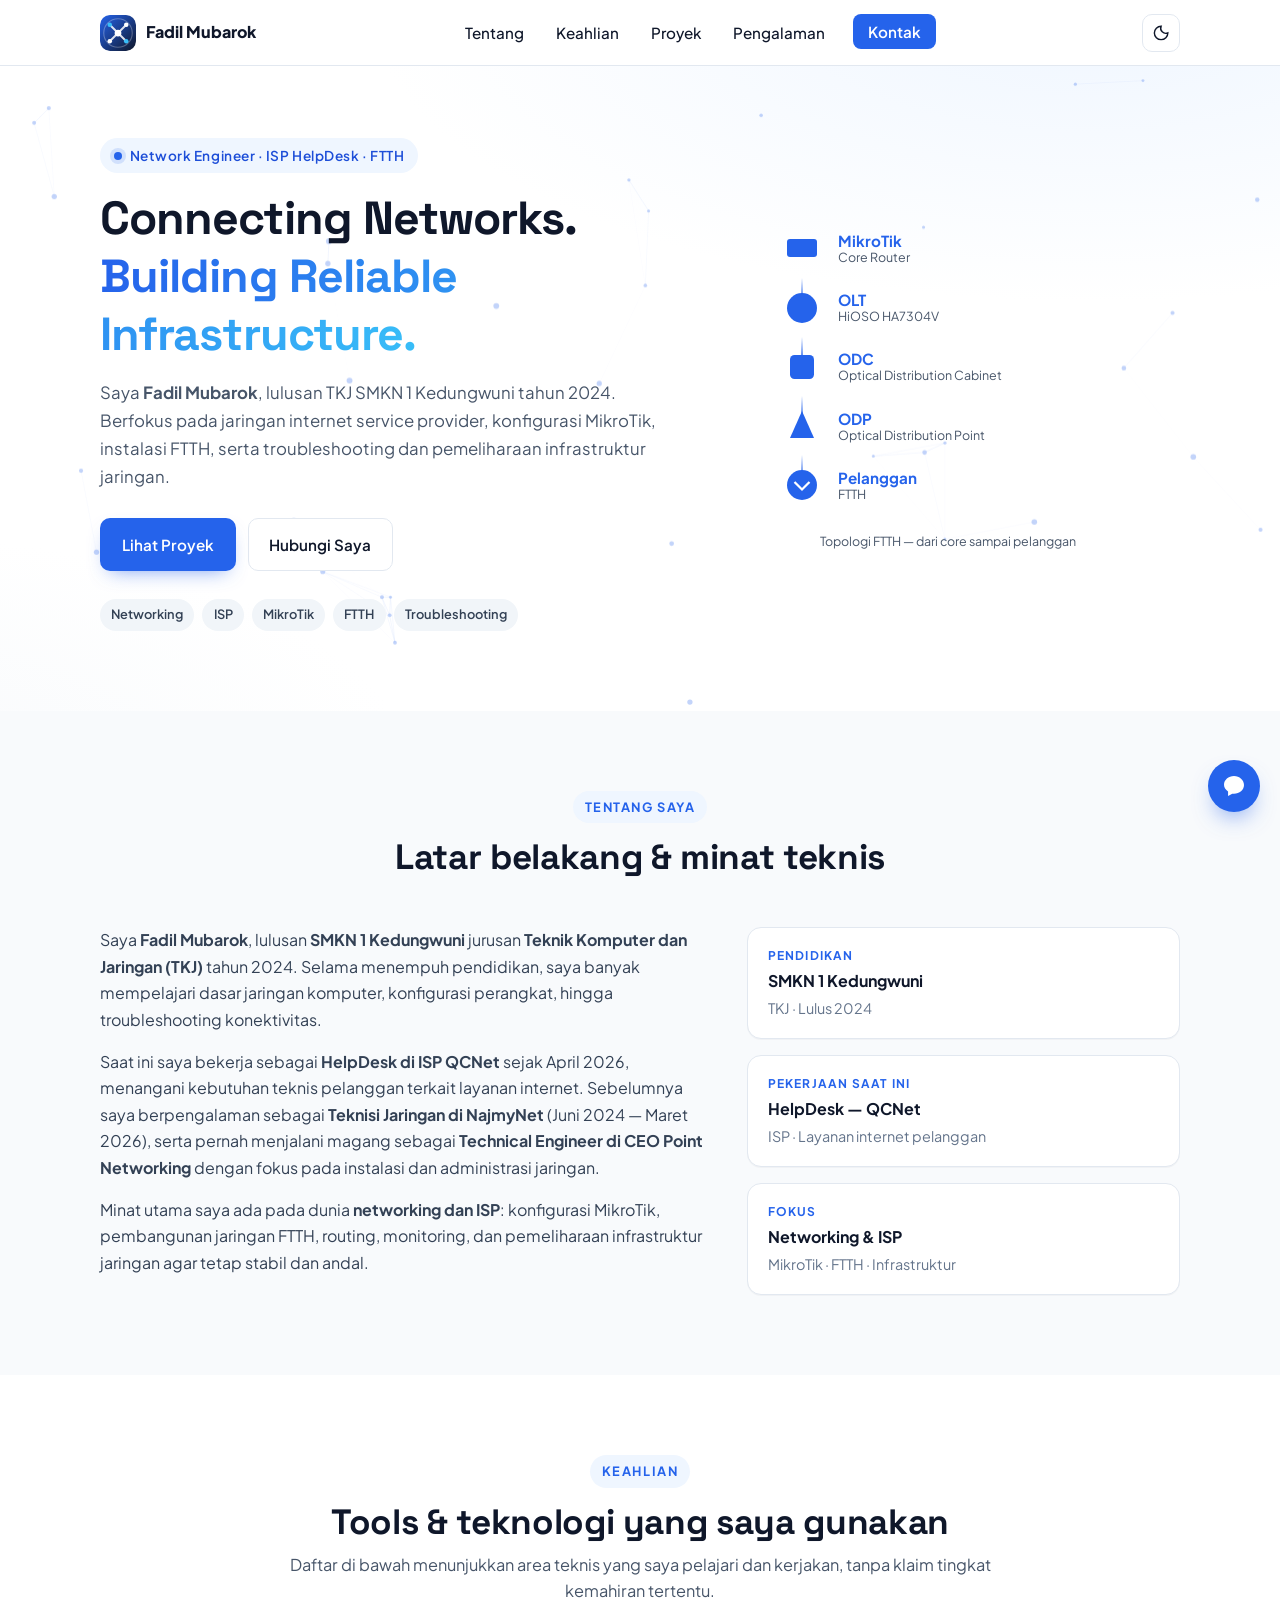
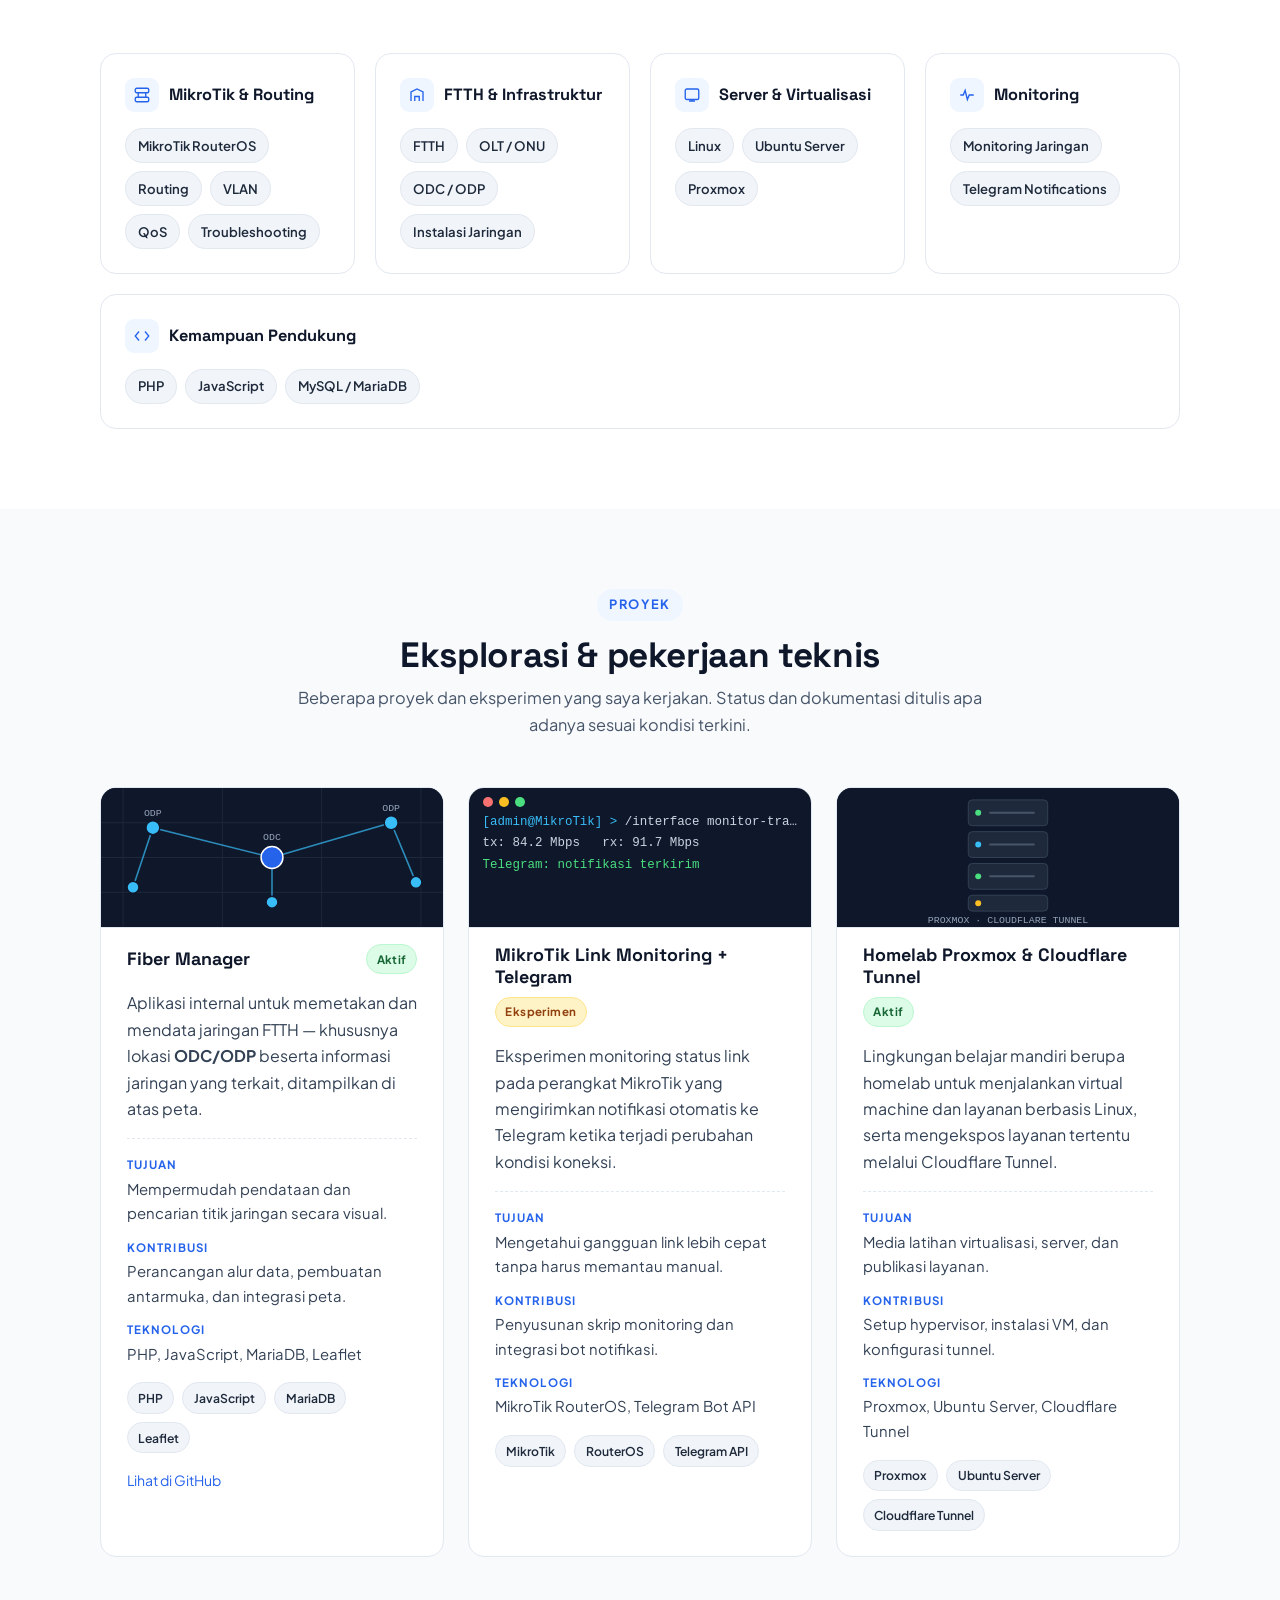
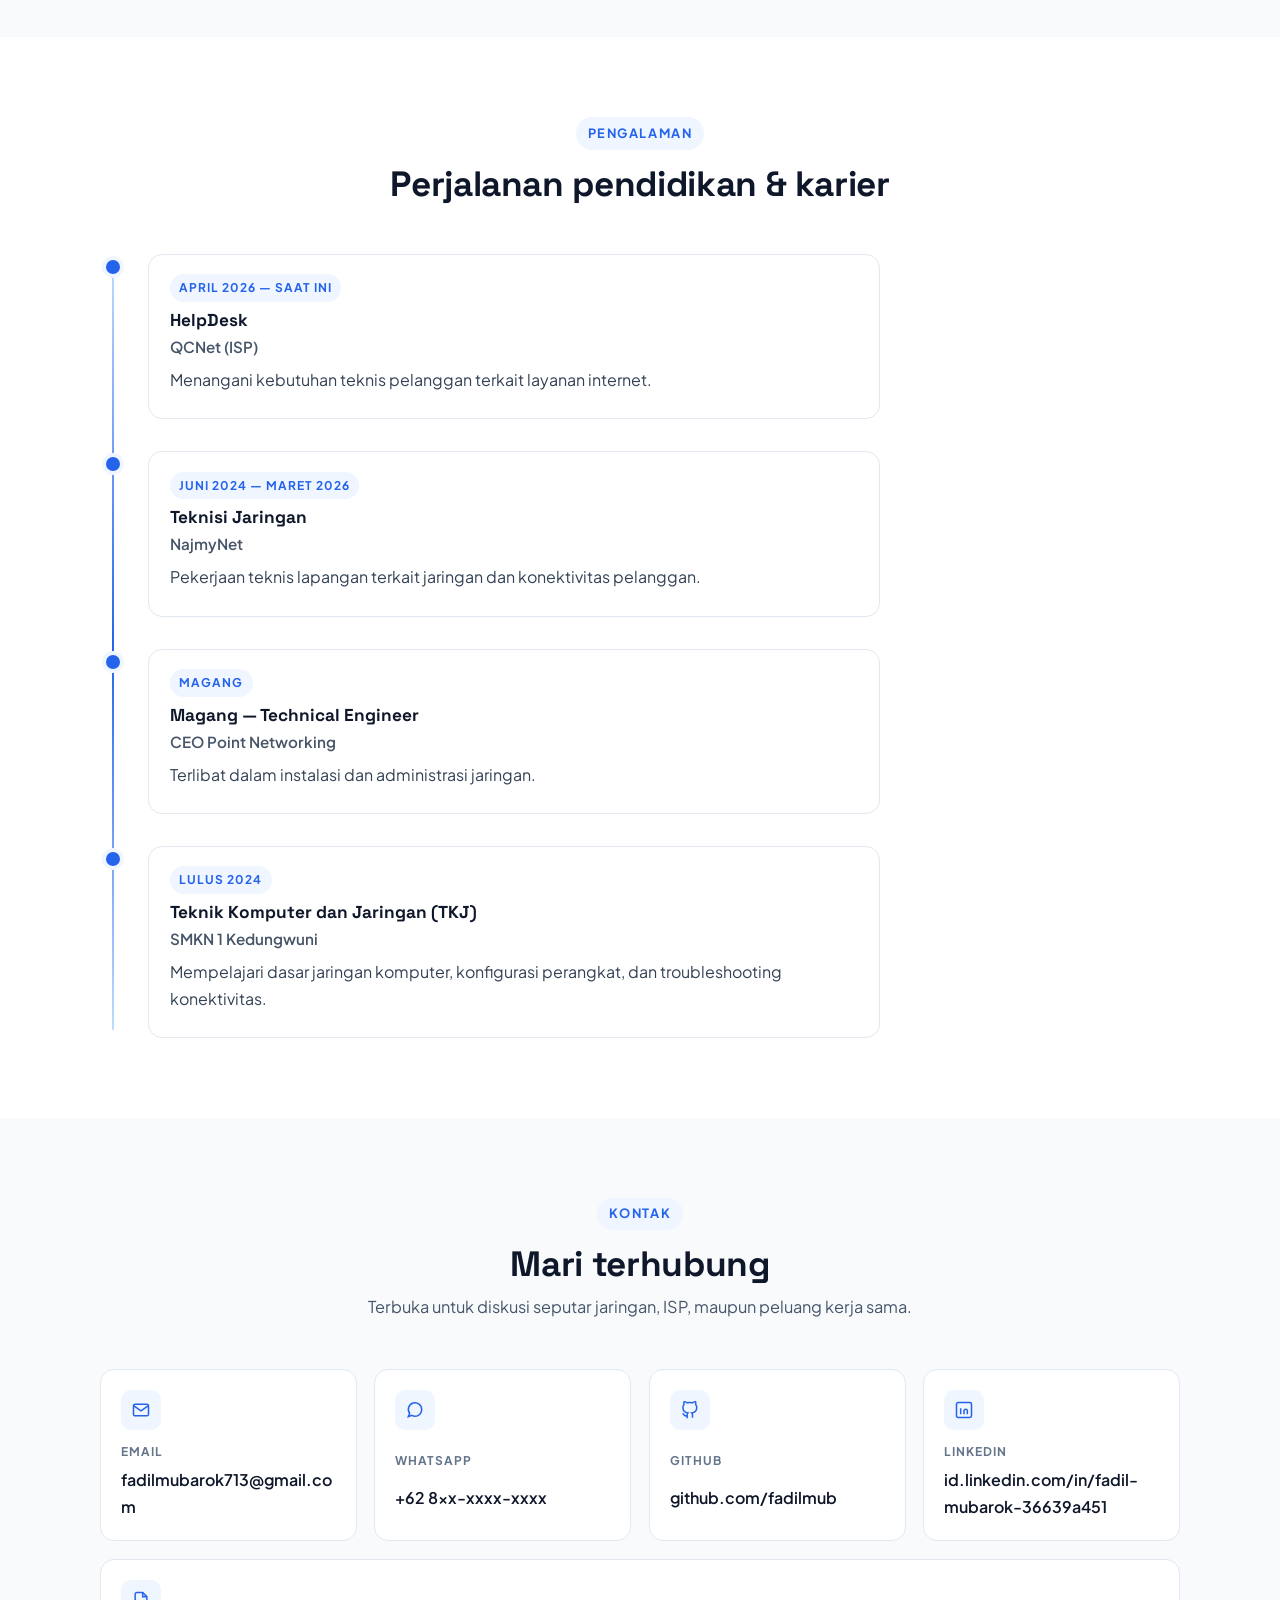
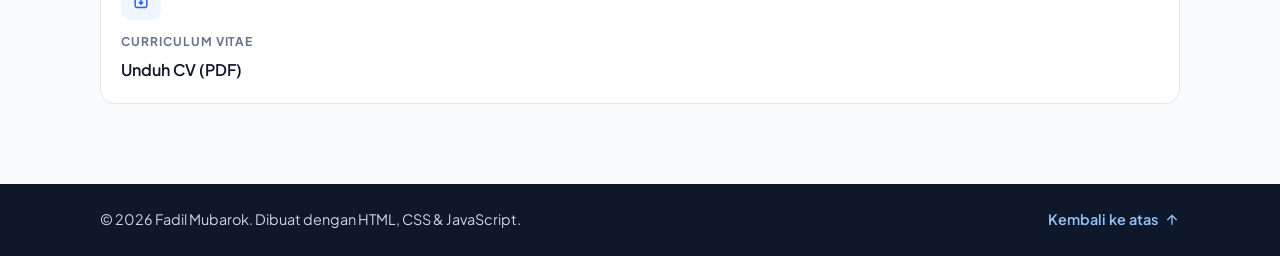
==== tanpa-foto.html @ 22a2c8b3 "Tambah varian tanpa foto (tanpa-foto.html): hero diagram topologi FTTH, draf Groq" ====
<!DOCTYPE html>
<html lang="id">
<head>
  <meta charset="UTF-8" />
  <meta name="viewport" content="width=device-width, initial-scale=1.0" />

  <!-- ============ SEO METADATA (EDIT jika perlu) ============ -->
  <title>Fadil Mubarok — Network Engineer | ISP HelpDesk | FTTH</title>
  <meta name="description" content="Portofolio Fadil Mubarok — lulusan TKJ SMKN 1 Kedungwuni yang berfokus pada jaringan, ISP, MikroTik, FTTH, troubleshooting, dan infrastruktur jaringan." />
  <meta name="author" content="Fadil Mubarok" />
  <meta name="keywords" content="Fadil Mubarok, Network Engineer, ISP, MikroTik, FTTH, HelpDesk, TKJ, Jaringan Komputer" />
  <meta name="theme-color" content="#2563EB" />
  <meta name="robots" content="index, follow" />

  <!-- Open Graph (EDIT url & gambar jika sudah tersedia) -->
  <meta property="og:type" content="website" />
  <meta property="og:title" content="Fadil Mubarok — Network Engineer | ISP HelpDesk | FTTH" />
  <meta property="og:description" content="Connecting Networks. Building Reliable Infrastructure." />
  <meta property="og:url" content="https://example.com/" />
  <meta property="og:image" content="assets/og-image.png" />
  <meta name="twitter:card" content="summary_large_image" />

  <!-- Canonical (EDIT setelah domain tersedia) -->
  <link rel="canonical" href="https://example.com/" />

  <!-- Favicon opsional: taruh file di assets/ lalu aktifkan baris berikut
  <link rel="icon" href="assets/favicon.svg" type="image/svg+xml" />
  -->

  <!-- Font: Plus Jakarta Sans (isi) & Space Grotesk (judul) -->
  <link rel="preconnect" href="https://fonts.googleapis.com" />
  <link rel="preconnect" href="https://fonts.gstatic.com" crossorigin />
  <link href="https://fonts.googleapis.com/css2?family=Plus+Jakarta+Sans:wght@400;500;600;700;800&family=Space+Grotesk:wght@500;600;700&display=swap" rel="stylesheet" />

  <link rel="stylesheet" href="style.css" />
  <style>
    /* Varian tanpa foto: diagram topologi FTTH di hero (draf Groq, diperbaiki) */
    .topo-diagram {
      display: flex;
      flex-direction: column;
      align-items: flex-start;
      gap: 0;
      min-height: 420px;
      justify-content: center;
      width: 100%;
      max-width: 340px;
      margin: 0 auto;
      position: relative;
      z-index: 1;
    }
    .topo-node {
      display: flex;
      flex-direction: row;
      align-items: center;
      gap: .75rem;
      position: relative;
      padding: .35rem 0;
      width: 100%;
    }
    /* Garis penghubung vertikal di bawah ikon */
    .topo-node::after {
      content: "";
      position: absolute;
      top: 100%;
      left: 19px;
      width: 2px;
      height: 26px;
      background: linear-gradient(to bottom, transparent 0%, #2563EB 50%, transparent 100%);
      background-size: 100% 200%;
      animation: topo-flow 2s linear infinite;
    }
    .topo-node--last::after { display: none; }
    .topo-icon {
      width: 40px;
      height: 40px;
      flex-shrink: 0;
    }
    @media (min-width: 640px) {
      .topo-icon { width: 48px; height: 48px; }
      .topo-node::after { left: 23px; }
    }
    .topo-label {
      text-align: left;
      line-height: 1.25;
      color: #0F172A;
    }
    .topo-label strong {
      display: block;
      font-weight: 700;
      font-size: .95rem;
      color: #2563EB;
    }
    .topo-label span {
      display: block;
      font-size: .78rem;
      color: #475569;
    }
    .topo-caption {
      margin-top: 1rem;
      font-size: .78rem;
      color: #475569;
      align-self: center;
      text-align: center;
    }
    @keyframes topo-flow {
      0% { background-position: 0 0; }
      100% { background-position: 0 200%; }
    }
    html[data-theme="dark"] .topo-label { color: #F1F5F9; }
    html[data-theme="dark"] .topo-label strong { color: #60A5FA; }
    html[data-theme="dark"] .topo-label span,
    html[data-theme="dark"] .topo-caption { color: #CBD5E1; }
    html[data-theme="dark"] .topo-node::after {
      background: linear-gradient(to bottom, transparent 0%, #60A5FA 50%, transparent 100%);
    }
    html[data-theme="dark"] .topo-icon rect,
    html[data-theme="dark"] .topo-icon circle,
    html[data-theme="dark"] .topo-icon polygon { fill: #1D4ED8; }
  </style>
</head>
<body>

  <!-- Scroll progress bar (lebar diatur via JS) -->
  <div class="scroll-progress" id="scrollProgress" aria-hidden="true"></div>

  <!-- Skip link untuk aksesibilitas keyboard -->
  <a class="skip-link" href="#main">Lewati ke konten utama</a>

  <!-- ============================================================
       NAVBAR
       ============================================================ -->
  <header class="site-header" id="siteHeader">
    <nav class="nav container" aria-label="Navigasi utama">
      <a class="nav__brand" href="#hero" aria-label="Fadil Mubarok — kembali ke atas">
        <svg class="nav__brand-mark" viewBox="0 0 48 48" aria-hidden="true">
          <defs><linearGradient id="fmLogoGrad" x1="0" y1="0" x2="1" y2="1">
            <stop offset="0" stop-color="#2563EB"/><stop offset="1" stop-color="#0F172A"/>
          </linearGradient></defs>
          <rect width="48" height="48" rx="11" fill="url(#fmLogoGrad)"/>
          <circle cx="24" cy="24" r="19" fill="none" stroke="#fff" stroke-opacity=".28" stroke-width="1.5"/>
          <g stroke="#fff" stroke-width="2.5" stroke-opacity=".85">
            <path d="M24 24 13 13M24 24l11-11M24 24l-11 11M24 24l11 11"/>
          </g>
          <circle cx="24" cy="24" r="4.5" fill="#fff"/>
          <circle cx="13" cy="13" r="3" fill="#38BDF8"/>
          <circle cx="35" cy="13" r="3" fill="#fff"/>
          <circle cx="13" cy="35" r="3" fill="#fff"/>
          <circle cx="35" cy="35" r="3" fill="#38BDF8"/>
        </svg>
        <span class="nav__brand-text">Fadil Mubarok</span>
      </a>

      <ul class="nav__menu" id="navMenu">
        <li><a class="nav__link" href="#tentang">Tentang</a></li>
        <li><a class="nav__link" href="#keahlian">Keahlian</a></li>
        <li><a class="nav__link" href="#proyek">Proyek</a></li>
        <li><a class="nav__link" href="#pengalaman">Pengalaman</a></li>
        <li><a class="nav__link nav__link--cta" href="#kontak">Kontak</a></li>
      </ul>

      <div class="nav__actions">
        <button
          class="theme-toggle"
          id="themeToggle"
          type="button"
          aria-label="Ganti ke mode gelap"
          aria-pressed="false"
        >
          <svg class="theme-toggle__icon theme-toggle__icon--moon" viewBox="0 0 24 24" fill="none" stroke="currentColor" stroke-width="1.8" aria-hidden="true"><path d="M20 12.5A8.5 8.5 0 1 1 11.5 4 6.5 6.5 0 0 0 20 12.5z"/></svg>
          <svg class="theme-toggle__icon theme-toggle__icon--sun" viewBox="0 0 24 24" fill="none" stroke="currentColor" stroke-width="1.8" aria-hidden="true"><circle cx="12" cy="12" r="4"/><path d="M12 2v2M12 20v2M4.9 4.9l1.4 1.4M17.7 17.7l1.4 1.4M2 12h2M20 12h2M4.9 19.1l1.4-1.4M17.7 6.3l1.4-1.4"/></svg>
        </button>

        <button
          class="nav__toggle"
          id="navToggle"
          type="button"
          aria-label="Buka menu navigasi"
          aria-expanded="false"
          aria-controls="navMenu"
        >
          <span class="nav__toggle-bar" aria-hidden="true"></span>
          <span class="nav__toggle-bar" aria-hidden="true"></span>
          <span class="nav__toggle-bar" aria-hidden="true"></span>
        </button>
      </div>
    </nav>
  </header>

  <main id="main">

        <!-- ============================================================
         HERO
         ============================================================ -->
    <section class="hero" id="hero">
      <canvas class="hero__canvas" id="netCanvas" aria-hidden="true"></canvas>
      <div class="container hero__inner">

        <div class="hero__content">
          <p class="hero__eyebrow">
            <span class="dot" aria-hidden="true"></span>
            Network Engineer · ISP HelpDesk · FTTH
          </p>

          <h1 class="hero__title">
            Connecting Networks.<br />
            <span class="text-blue">Building Reliable Infrastructure.</span>
          </h1>

          <p class="hero__desc">
            Saya <strong>Fadil Mubarok</strong>, lulusan TKJ SMKN 1 Kedungwuni tahun 2024.
            Berfokus pada jaringan internet service provider, konfigurasi MikroTik,
            instalasi FTTH, serta troubleshooting dan pemeliharaan infrastruktur jaringan.
          </p>

          <div class="hero__actions">
            <a class="btn btn--primary" href="#proyek">Lihat Proyek</a>
            <a class="btn btn--ghost" href="#kontak">Hubungi Saya</a>
          </div>

          <ul class="hero__tags" aria-label="Bidang fokus">
            <li>Networking</li>
            <li>ISP</li>
            <li>MikroTik</li>
            <li>FTTH</li>
            <li>Troubleshooting</li>
          </ul>
        </div>

        <!-- Diagram topologi FTTH (varian tanpa foto) -->
        <div class="hero__art">
          <div class="topo-diagram">
            <div class="topo-node">
              <svg class="topo-icon" viewBox="0 0 64 64" aria-hidden="true" xmlns="http://www.w3.org/2000/svg">
                <rect x="12" y="20" width="40" height="24" rx="4" fill="#2563EB"/>
              </svg>
              <div class="topo-label">
                <strong>MikroTik</strong>
                <span>Core Router</span>
              </div>
            </div>

            <div class="topo-node">
              <svg class="topo-icon" viewBox="0 0 64 64" aria-hidden="true" xmlns="http://www.w3.org/2000/svg">
                <circle cx="32" cy="32" r="20" fill="#2563EB"/>
              </svg>
              <div class="topo-label">
                <strong>OLT</strong>
                <span>HiOSO HA7304V</span>
              </div>
            </div>

            <div class="topo-node">
              <svg class="topo-icon" viewBox="0 0 64 64" aria-hidden="true" xmlns="http://www.w3.org/2000/svg">
                <rect x="16" y="16" width="32" height="32" rx="6" fill="#2563EB"/>
              </svg>
              <div class="topo-label">
                <strong>ODC</strong>
                <span>Optical Distribution Cabinet</span>
              </div>
            </div>

            <div class="topo-node">
              <svg class="topo-icon" viewBox="0 0 64 64" aria-hidden="true" xmlns="http://www.w3.org/2000/svg">
                <polygon points="32,12 48,48 16,48" fill="#2563EB"/>
              </svg>
              <div class="topo-label">
                <strong>ODP</strong>
                <span>Optical Distribution Point</span>
              </div>
            </div>

            <div class="topo-node topo-node--last">
              <svg class="topo-icon" viewBox="0 0 64 64" aria-hidden="true" xmlns="http://www.w3.org/2000/svg">
                <circle cx="32" cy="32" r="20" fill="#2563EB"/>
                <path d="M22 28 L32 38 L42 28" stroke="#FFFFFF" stroke-width="3" fill="none"/>
              </svg>
              <div class="topo-label">
                <strong>Pelanggan</strong>
                <span>FTTH</span>
              </div>
            </div>

            <div class="topo-caption">Topologi FTTH — dari core sampai pelanggan</div>
          </div>
        </div>

      </div>
    </section>

    <!-- ============================================================
         TENTANG SAYA
         ============================================================ -->
    <section class="section section--gray" id="tentang">
      <div class="container">
        <header class="section__head reveal">
          <p class="section__eyebrow">Tentang Saya</p>
          <h2 class="section__title">Latar belakang &amp; minat teknis</h2>
        </header>

        <div class="about">
          <div class="about__text reveal">
            <p>
              Saya <strong>Fadil Mubarok</strong>, lulusan <strong>SMKN 1 Kedungwuni</strong>
              jurusan <strong>Teknik Komputer dan Jaringan (TKJ)</strong> tahun 2024.
              Selama menempuh pendidikan, saya banyak mempelajari dasar jaringan komputer,
              konfigurasi perangkat, hingga troubleshooting konektivitas.
            </p>
            <p>
              Saat ini saya bekerja sebagai <strong>HelpDesk di ISP QCNet</strong>
              sejak April 2026, menangani kebutuhan teknis pelanggan terkait
              layanan internet. Sebelumnya saya berpengalaman sebagai
              <strong>Teknisi Jaringan di NajmyNet</strong>
              (Juni 2024 — Maret 2026), serta pernah menjalani magang sebagai
              <strong>Technical Engineer di CEO Point Networking</strong> dengan fokus
              pada instalasi dan administrasi jaringan.
            </p>
            <p>
              Minat utama saya ada pada dunia <strong>networking dan ISP</strong>:
              konfigurasi MikroTik, pembangunan jaringan FTTH, routing, monitoring,
              dan pemeliharaan infrastruktur jaringan agar tetap stabil dan andal.
            </p>
          </div>

          <aside class="about__cards reveal" aria-label="Ringkasan singkat">
            <div class="mini-card">
              <span class="mini-card__label">Pendidikan</span>
              <span class="mini-card__value">SMKN 1 Kedungwuni</span>
              <span class="mini-card__sub">TKJ · Lulus 2024</span>
            </div>
            <div class="mini-card">
              <span class="mini-card__label">Pekerjaan saat ini</span>
              <span class="mini-card__value">HelpDesk — QCNet</span>
              <span class="mini-card__sub">ISP · Layanan internet pelanggan</span>
            </div>
            <div class="mini-card">
              <span class="mini-card__label">Fokus</span>
              <span class="mini-card__value">Networking &amp; ISP</span>
              <span class="mini-card__sub">MikroTik · FTTH · Infrastruktur</span>
            </div>
          </aside>
        </div>
      </div>
    </section>

    <!-- ============================================================
         KEAHLIAN
         ============================================================ -->
    <section class="section" id="keahlian">
      <div class="container">
        <header class="section__head reveal">
          <p class="section__eyebrow">Keahlian</p>
          <h2 class="section__title">Tools &amp; teknologi yang saya gunakan</h2>
          <p class="section__lead">
            Daftar di bawah menunjukkan area teknis yang saya pelajari dan kerjakan,
            tanpa klaim tingkat kemahiran tertentu.
          </p>
        </header>

        <div class="skills">

          <!-- EDIT: sesuaikan isi kategori bila ada perubahan -->
          <article class="skill-card reveal">
            <h3 class="skill-card__title">
              <span class="skill-card__icon" aria-hidden="true">
                <svg viewBox="0 0 24 24" fill="none" stroke="currentColor" stroke-width="1.8">
                  <rect x="3" y="3" width="18" height="6" rx="2"/>
                  <rect x="3" y="15" width="18" height="6" rx="2"/>
                  <path d="M7 9v6M17 9v6"/>
                </svg>
              </span>
              MikroTik &amp; Routing
            </h3>
            <ul class="chips">
              <li>MikroTik RouterOS</li>
              <li>Routing</li>
              <li>VLAN</li>
              <li>QoS</li>
              <li>Troubleshooting</li>
            </ul>
          </article>

          <article class="skill-card reveal">
            <h3 class="skill-card__title">
              <span class="skill-card__icon" aria-hidden="true">
                <svg viewBox="0 0 24 24" fill="none" stroke="currentColor" stroke-width="1.8">
                  <path d="M4 20V8l8-4 8 4v12"/>
                  <path d="M9 20v-6h6v6"/>
                </svg>
              </span>
              FTTH &amp; Infrastruktur
            </h3>
            <ul class="chips">
              <li>FTTH</li>
              <li>OLT / ONU</li>
              <li>ODC / ODP</li>
              <li>Instalasi Jaringan</li>
            </ul>
          </article>

          <article class="skill-card reveal">
            <h3 class="skill-card__title">
              <span class="skill-card__icon" aria-hidden="true">
                <svg viewBox="0 0 24 24" fill="none" stroke="currentColor" stroke-width="1.8">
                  <rect x="3" y="4" width="18" height="14" rx="2"/>
                  <path d="M8 20h8M12 18v2"/>
                </svg>
              </span>
              Server &amp; Virtualisasi
            </h3>
            <ul class="chips">
              <li>Linux</li>
              <li>Ubuntu Server</li>
              <li>Proxmox</li>
            </ul>
          </article>

          <article class="skill-card reveal">
            <h3 class="skill-card__title">
              <span class="skill-card__icon" aria-hidden="true">
                <svg viewBox="0 0 24 24" fill="none" stroke="currentColor" stroke-width="1.8">
                  <path d="M3 12h4l2.5-6 3 12 2.5-6h6"/>
                </svg>
              </span>
              Monitoring
            </h3>
            <ul class="chips">
              <li>Monitoring Jaringan</li>
              <li>Telegram Notifications</li>
            </ul>
          </article>

          <article class="skill-card skill-card--wide reveal">
            <h3 class="skill-card__title">
              <span class="skill-card__icon" aria-hidden="true">
                <svg viewBox="0 0 24 24" fill="none" stroke="currentColor" stroke-width="1.8">
                  <path d="M8 6l-5 6 5 6M16 6l5 6-5 6"/>
                </svg>
              </span>
              Kemampuan Pendukung
            </h3>
            <ul class="chips">
              <li>PHP</li>
              <li>JavaScript</li>
              <li>MySQL / MariaDB</li>
            </ul>
          </article>

        </div>
      </div>
    </section>

    <!-- ============================================================
         PROYEK
         ============================================================ -->
    <section class="section section--gray" id="proyek">
      <div class="container">
        <header class="section__head reveal">
          <p class="section__eyebrow">Proyek</p>
          <h2 class="section__title">Eksplorasi &amp; pekerjaan teknis</h2>
          <p class="section__lead">
            Beberapa proyek dan eksperimen yang saya kerjakan. Status dan dokumentasi
            ditulis apa adanya sesuai kondisi terkini.
          </p>
        </header>

        <div class="projects">

          <!-- Proyek 1 -->
          <article class="project-card reveal">
            <div class="project-card__visual" aria-hidden="true">
              <svg viewBox="0 0 400 140" preserveAspectRatio="xMidYMid slice">
                <rect width="400" height="140" fill="#0F172A"/>
                <g stroke="#1E293B" stroke-width="1">
                  <path d="M0 35H400M0 70H400M0 105H400M50 0V140M150 0V140M250 0V140M350 0V140"/>
                </g>
                <g stroke="#38BDF8" stroke-width="1.6" fill="none" opacity="0.7">
                  <path d="M200 70 L80 40 L60 100"/>
                  <path d="M200 70 L320 35 L345 95"/>
                  <path d="M200 70 L200 115"/>
                </g>
                <circle cx="200" cy="70" r="11" fill="#2563EB" stroke="#fff" stroke-width="1.5"/>
                <g fill="#38BDF8" stroke="#0F172A" stroke-width="1.5">
                  <circle cx="80" cy="40" r="7"/>
                  <circle cx="320" cy="35" r="7"/>
                  <circle cx="60" cy="100" r="6"/>
                  <circle cx="345" cy="95" r="6"/>
                  <circle cx="200" cy="115" r="6"/>
                </g>
                <g fill="#94A3B8" font-family="monospace" font-size="10">
                  <text x="200" y="52" text-anchor="middle">ODC</text>
                  <text x="80" y="28" text-anchor="middle">ODP</text>
                  <text x="320" y="23" text-anchor="middle">ODP</text>
                </g>
              </svg>
            </div>
            <div class="project-card__top">
              <h3 class="project-card__title">Fiber Manager</h3>
              <span class="badge badge--ok">Aktif</span>
            </div>
            <p class="project-card__desc">
              Aplikasi internal untuk memetakan dan mendata jaringan FTTH —
              khususnya lokasi <strong>ODC/ODP</strong> beserta informasi jaringan
              yang terkait, ditampilkan di atas peta.
            </p>
            <dl class="project-card__meta">
              <div>
                <dt>Tujuan</dt>
                <dd>Mempermudah pendataan dan pencarian titik jaringan secara visual.</dd>
              </div>
              <div>
                <dt>Kontribusi</dt>
                <dd>Perancangan alur data, pembuatan antarmuka, dan integrasi peta.</dd>
              </div>
              <div>
                <dt>Teknologi</dt>
                <dd>PHP, JavaScript, MariaDB, Leaflet</dd>
              </div>
            </dl>
            <ul class="chips chips--sm">
              <li>PHP</li>
              <li>JavaScript</li>
              <li>MariaDB</li>
              <li>Leaflet</li>
            </ul>
            <p class="project-card__link">
              <a href="https://github.com/fadilmub/fiber-manager" target="_blank" rel="noopener noreferrer">Lihat di GitHub</a>
            </p>
          </article>

          <!-- Proyek 2 -->
          <article class="project-card reveal">
            <div class="project-card__visual project-card__visual--terminal" aria-hidden="true">
              <div class="terminal">
                <div class="terminal__bar"><span></span><span></span><span></span></div>
                <p><span class="t-prompt">[admin@MikroTik] &gt;</span> /interface monitor-traffic ether1</p>
                <p>tx: 84.2 Mbps &nbsp; rx: 91.7 Mbps</p>
                <p class="t-ok">Telegram: notifikasi terkirim</p>
              </div>
            </div>
            <div class="project-card__top">
              <h3 class="project-card__title">MikroTik Link Monitoring + Telegram</h3>
              <span class="badge badge--warn">Eksperimen</span>
            </div>
            <p class="project-card__desc">
              Eksperimen monitoring status link pada perangkat MikroTik yang
              mengirimkan notifikasi otomatis ke Telegram ketika terjadi
              perubahan kondisi koneksi.
            </p>
            <dl class="project-card__meta">
              <div>
                <dt>Tujuan</dt>
                <dd>Mengetahui gangguan link lebih cepat tanpa harus memantau manual.</dd>
              </div>
              <div>
                <dt>Kontribusi</dt>
                <dd>Penyusunan skrip monitoring dan integrasi bot notifikasi.</dd>
              </div>
              <div>
                <dt>Teknologi</dt>
                <dd>MikroTik RouterOS, Telegram Bot API</dd>
              </div>
            </dl>
            <ul class="chips chips--sm">
              <li>MikroTik</li>
              <li>RouterOS</li>
              <li>Telegram API</li>
            </ul>
          </article>

          <!-- Proyek 3 -->
          <article class="project-card reveal">
            <div class="project-card__visual" aria-hidden="true">
              <svg viewBox="0 0 400 140" preserveAspectRatio="xMidYMid slice">
                <rect width="400" height="140" fill="#0F172A"/>
                <g fill="#1E293B" stroke="#334155">
                  <rect x="160" y="12" width="80" height="26" rx="4"/>
                  <rect x="160" y="44" width="80" height="26" rx="4"/>
                  <rect x="160" y="76" width="80" height="26" rx="4"/>
                  <rect x="160" y="108" width="80" height="16" rx="4"/>
                </g>
                <g>
                  <circle class="led" cx="170" cy="25" r="3" fill="#4ADE80"/>
                  <circle class="led" cx="170" cy="57" r="3" fill="#38BDF8"/>
                  <circle class="led" cx="170" cy="89" r="3" fill="#4ADE80"/>
                  <circle class="led" cx="170" cy="116" r="3" fill="#FBBF24"/>
                </g>
                <g stroke="#475569" stroke-width="2" stroke-linecap="round">
                  <path d="M182 25h44M182 57h44M182 89h44"/>
                </g>
                <text x="200" y="136" text-anchor="middle" fill="#94A3B8" font-family="monospace" font-size="10">PROXMOX · CLOUDFLARE TUNNEL</text>
              </svg>
            </div>
            <div class="project-card__top">
              <h3 class="project-card__title">Homelab Proxmox &amp; Cloudflare Tunnel</h3>
              <span class="badge badge--ok">Aktif</span>
            </div>
            <p class="project-card__desc">
              Lingkungan belajar mandiri berupa homelab untuk menjalankan
              virtual machine dan layanan berbasis Linux, serta mengekspos
              layanan tertentu melalui Cloudflare Tunnel.
            </p>
            <dl class="project-card__meta">
              <div>
                <dt>Tujuan</dt>
                <dd>Media latihan virtualisasi, server, dan publikasi layanan.</dd>
              </div>
              <div>
                <dt>Kontribusi</dt>
                <dd>Setup hypervisor, instalasi VM, dan konfigurasi tunnel.</dd>
              </div>
              <div>
                <dt>Teknologi</dt>
                <dd>Proxmox, Ubuntu Server, Cloudflare Tunnel</dd>
              </div>
            </dl>
            <ul class="chips chips--sm">
              <li>Proxmox</li>
              <li>Ubuntu Server</li>
              <li>Cloudflare Tunnel</li>
            </ul>
          </article>

        </div>
      </div>
    </section>

    <!-- ============================================================
         PENGALAMAN (TIMELINE)
         ============================================================ -->
    <section class="section" id="pengalaman">
      <div class="container">
        <header class="section__head reveal">
          <p class="section__eyebrow">Pengalaman</p>
          <h2 class="section__title">Perjalanan pendidikan &amp; karier</h2>
        </header>

        <ol class="timeline">

          <li class="timeline__item reveal">
            <div class="timeline__dot" aria-hidden="true"></div>
            <div class="timeline__body">
              <span class="timeline__period">April 2026 — Saat ini</span>
              <h3 class="timeline__role">HelpDesk</h3>
              <p class="timeline__org">QCNet (ISP)</p>
              <p class="timeline__desc">
                Menangani kebutuhan teknis pelanggan terkait layanan internet.
              </p>
            </div>
          </li>

          <li class="timeline__item reveal">
            <div class="timeline__dot" aria-hidden="true"></div>
            <div class="timeline__body">
              <span class="timeline__period">Juni 2024 — Maret 2026</span>
              <h3 class="timeline__role">Teknisi Jaringan</h3>
              <p class="timeline__org">NajmyNet</p>
              <p class="timeline__desc">
                Pekerjaan teknis lapangan terkait jaringan dan konektivitas pelanggan.
              </p>
            </div>
          </li>

          <li class="timeline__item reveal">
            <div class="timeline__dot" aria-hidden="true"></div>
            <div class="timeline__body">
              <span class="timeline__period">Magang</span>
              <h3 class="timeline__role">Magang — Technical Engineer</h3>
              <p class="timeline__org">CEO Point Networking</p>
              <p class="timeline__desc">
                Terlibat dalam instalasi dan administrasi jaringan.
              </p>
            </div>
          </li>

          <li class="timeline__item reveal">
            <div class="timeline__dot" aria-hidden="true"></div>
            <div class="timeline__body">
              <span class="timeline__period">Lulus 2024</span>
              <h3 class="timeline__role">Teknik Komputer dan Jaringan (TKJ)</h3>
              <p class="timeline__org">SMKN 1 Kedungwuni</p>
              <p class="timeline__desc">
                Mempelajari dasar jaringan komputer, konfigurasi perangkat,
                dan troubleshooting konektivitas.
              </p>
            </div>
          </li>

        </ol>
      </div>
    </section>

    <!-- ============================================================
         KONTAK
         ============================================================ -->
    <section class="section section--gray" id="kontak">
      <div class="container">
        <header class="section__head reveal">
          <p class="section__eyebrow">Kontak</p>
          <h2 class="section__title">Mari terhubung</h2>
          <p class="section__lead">
            Terbuka untuk diskusi seputar jaringan, ISP, maupun peluang kerja sama.
          </p>
        </header>

        <!-- EDIT: ganti semua placeholder di bawah dengan data asli -->
        <div class="contact-grid">

          <a class="contact-card reveal" href="mailto:fadilmubarok713@gmail.com">
            <span class="contact-card__icon" aria-hidden="true">
              <svg viewBox="0 0 24 24" fill="none" stroke="currentColor" stroke-width="1.8">
                <rect x="3" y="5" width="18" height="14" rx="2"/>
                <path d="M3.5 7l8.5 6 8.5-6"/>
              </svg>
            </span>
            <span class="contact-card__label">Email</span>
            <span class="contact-card__value">fadilmubarok713@gmail.com</span>
          </a>

          <a class="contact-card reveal" href="https://wa.me/628xxxxxxxxxx" target="_blank" rel="noopener noreferrer">
            <span class="contact-card__icon" aria-hidden="true">
              <svg viewBox="0 0 24 24" fill="none" stroke="currentColor" stroke-width="1.8">
                <path d="M20 11.5a8 8 0 01-11.9 7L4 20l1.6-4A8 8 0 1120 11.5z"/>
              </svg>
            </span>
            <span class="contact-card__label">WhatsApp</span>
            <span class="contact-card__value">+62 8xx-xxxx-xxxx</span>
          </a>

          <a class="contact-card reveal" href="https://github.com/fadilmub" target="_blank" rel="noopener noreferrer">
            <span class="contact-card__icon" aria-hidden="true">
              <svg viewBox="0 0 24 24" fill="none" stroke="currentColor" stroke-width="1.8">
                <path d="M9 19c-4 1.2-4-2.2-6-2.7m12 5v-3.4a3 3 0 00-.9-2.4c3-.3 6-1.5 6-6.5a5 5 0 00-1.4-3.5 4.6 4.6 0 00-.1-3.5s-1.1-.3-3.6 1.4a12.3 12.3 0 00-6.4 0C6.1 1.7 5 2 5 2a4.6 4.6 0 00-.1 3.5A5 5 0 003.5 9c0 5 3 6.2 6 6.5a3 3 0 00-.9 2.3V22"/>
              </svg>
            </span>
            <span class="contact-card__label">GitHub</span>
            <span class="contact-card__value">github.com/fadilmub</span>
          </a>

          <a class="contact-card reveal" href="https://id.linkedin.com/in/fadil-mubarok-36639a451" target="_blank" rel="noopener noreferrer">
            <span class="contact-card__icon" aria-hidden="true">
              <svg viewBox="0 0 24 24" fill="none" stroke="currentColor" stroke-width="1.8">
                <rect x="3" y="3" width="18" height="18" rx="2"/>
                <path d="M8 10v7M8 7v.01M12 17v-4a2 2 0 014 0v4"/>
              </svg>
            </span>
            <span class="contact-card__label">LinkedIn</span>
            <span class="contact-card__value">id.linkedin.com/in/fadil-mubarok-36639a451</span>
          </a>

          <a class="contact-card contact-card--wide reveal" href="assets/cv-fadil-mubarok.pdf" download>
            <span class="contact-card__icon" aria-hidden="true">
              <svg viewBox="0 0 24 24" fill="none" stroke="currentColor" stroke-width="1.8">
                <path d="M14 3H7a2 2 0 00-2 2v14a2 2 0 002 2h10a2 2 0 002-2V8z"/>
                <path d="M14 3v5h5M12 12v5M9.5 14.5L12 17l2.5-2.5"/>
              </svg>
            </span>
            <span class="contact-card__label">Curriculum Vitae</span>
            <span class="contact-card__value">Unduh CV (PDF)</span>
          </a>

        </div>
      </div>
    </section>

  </main>

  <!-- ============================================================
       FOOTER
       ============================================================ -->
  <footer class="footer">
    <div class="container footer__inner">
      <p class="footer__text">
        © <span id="year">2025</span> Fadil Mubarok. Dibuat dengan HTML, CSS &amp; JavaScript.
      </p>
      <a class="footer__top" href="#hero" aria-label="Kembali ke atas">
        Kembali ke atas
        <svg viewBox="0 0 24 24" fill="none" stroke="currentColor" stroke-width="2" aria-hidden="true">
          <path d="M12 19V5M5 12l7-7 7 7"/>
        </svg>
      </a>
    </div>
  </footer>

  <!-- Tombol kembali ke atas (muncul saat scroll) -->
  <button class="to-top" id="toTop" type="button" aria-label="Kembali ke atas halaman">
    <svg viewBox="0 0 24 24" fill="none" stroke="currentColor" stroke-width="2.2" aria-hidden="true">
      <path d="M12 19V5M5 12l7-7 7 7"/>
    </svg>
  </button>

  <!-- Widget chat AI "Tanya tentang Fadil" -->
  <button class="chat-toggle" id="chatToggle" type="button" aria-label="Buka chat" title="Tanya tentang Fadil">
    <svg viewBox="0 0 24 24" fill="currentColor" aria-hidden="true">
      <path d="M12 2C6.48 2 2 5.94 2 10.8c0 2.7 1.58 5.1 4.07 6.66v4.54l4.2-2.3c.57.09 1.15.14 1.73.14 5.52 0 10-3.94 10-8.8S17.52 2 12 2z"/>
    </svg>
  </button>

  <div class="chat-panel" id="chatPanel" role="dialog" aria-labelledby="chatTitle" hidden>
    <div class="chat-panel__head">
      <h2 id="chatTitle">Tanya tentang Fadil</h2>
      <button class="chat-panel__close" id="chatClose" type="button" aria-label="Tutup chat">&times;</button>
    </div>
    <div class="chat-panel__messages" id="chatMessages"></div>
    <form class="chat-panel__form" id="chatForm" autocomplete="off">
      <input type="text" id="chatInput" placeholder="Ketik pesan…" maxlength="500" required>
      <button type="submit" id="chatSend">Kirim</button>
    </form>
  </div>

  <script src="script.js"></script>
</body>
</html>
---- style.css ----
/* =========================================================
   Fadil Mubarok — Portfolio
   style.css
   Palet:
   - Putih   : #FFFFFF
   - Abu     : #F8FAFC
   - Biru    : #2563EB
   - Navy    : #0F172A
   ========================================================= */

/* ---------- Reset & dasar ---------- */
*,
*::before,
*::after { box-sizing: border-box; }

html {
  scroll-behavior: smooth;
  scroll-padding-top: 80px; /* offset navbar sticky */
  -webkit-text-size-adjust: 100%;
}

body {
  margin: 0;
  font-family: "Plus Jakarta Sans", system-ui, -apple-system, "Segoe UI", Roboto, "Helvetica Neue", Arial, sans-serif;
  font-size: 16px;
  line-height: 1.65;
  color: #0F172A;
  background-color: #FFFFFF;
  -webkit-font-smoothing: antialiased;
}

img, svg { max-width: 100%; display: block; }

a {
  color: #2563EB;
  text-decoration: none;
  transition: color .2s ease;
}
a:hover, a:focus-visible { color: #1D4ED8; }

ul, ol { padding-left: 1.1rem; }
ul.chips, ol.timeline { list-style: none; padding: 0; margin: 0; }

h1, h2, h3, h4 { font-family: "Space Grotesk", "Plus Jakarta Sans", system-ui, sans-serif; line-height: 1.25; margin: 0 0 .5rem; color: #0F172A; }
p { margin: 0 0 1rem; }

:focus-visible {
  outline: 2px solid #2563EB;
  outline-offset: 3px;
  border-radius: 4px;
}

/* ---------- Layout ---------- */
.container {
  width: 100%;
  max-width: 1120px;
  margin: 0 auto;
  padding: 0 1.25rem;
}

.section { padding: 5rem 0; }
.section--gray { background-color: #F8FAFC; }

.section__head {
  max-width: 720px;
  margin: 0 auto 3rem;
  text-align: center;
}

.section__eyebrow {
  display: inline-block;
  font-size: .8rem;
  font-weight: 700;
  letter-spacing: .12em;
  text-transform: uppercase;
  color: #2563EB;
  background: #EFF6FF;
  padding: .35rem .75rem;
  border-radius: 999px;
  margin-bottom: .75rem;
}

.section__title {
  font-size: clamp(1.6rem, 1.2rem + 1.6vw, 2.2rem);
  font-weight: 800;
  letter-spacing: -0.01em;
}

.section__lead {
  color: #475569;
  font-size: 1.02rem;
}

/* ---------- Skip link ---------- */
.skip-link {
  position: absolute;
  left: -999px;
  top: 0;
  background: #2563EB;
  color: #fff;
  padding: .6rem 1rem;
  z-index: 999;
  border-radius: 0 0 6px 0;
}
.skip-link:focus {
  left: 0;
  color: #fff;
}

/* ---------- Navbar ---------- */
.site-header {
  position: sticky;
  top: 0;
  z-index: 100;
  background: rgba(255,255,255,.85);
  backdrop-filter: saturate(180%) blur(10px);
  -webkit-backdrop-filter: saturate(180%) blur(10px);
  border-bottom: 1px solid #E2E8F0;
}

.nav {
  display: flex;
  align-items: center;
  justify-content: space-between;
  gap: 1rem;
  padding: .85rem 1.25rem;
}

.nav__brand {
  display: inline-flex;
  align-items: center;
  gap: .6rem;
  font-weight: 800;
  color: #0F172A;
  font-size: 1rem;
}
.nav__brand:hover { color: #0F172A; }

.nav__brand-mark {
  width: 36px;
  height: 36px;
  border-radius: 10px;
  flex: none;
}

.nav__menu {
  display: flex;
  align-items: center;
  gap: 1.5rem;
  list-style: none;
  margin: 0;
  padding: 0;
}

.nav__link {
  color: #0F172A;
  font-size: .95rem;
  font-weight: 500;
  padding: .35rem .25rem;
  position: relative;
}
.nav__link:hover { color: #2563EB; }
.nav__link::after {
  content: "";
  position: absolute;
  left: .25rem;
  right: .25rem;
  bottom: -4px;
  height: 2px;
  background: #2563EB;
  transform: scaleX(0);
  transform-origin: left;
  transition: transform .25s ease;
  border-radius: 2px;
}
.nav__link:hover::after,
.nav__link:focus-visible::after { transform: scaleX(1); }

.nav__link--cta {
  background: #2563EB;
  color: #fff !important;
  padding: .5rem .95rem;
  border-radius: 8px;
  font-weight: 600;
  transition: background .2s ease, transform .15s ease;
}
.nav__link--cta::after { display: none; }
.nav__link--cta:hover {
  background: #1D4ED8;
  transform: translateY(-1px);
  color: #fff;
}

/* Tombol hamburger */
.nav__toggle {
  display: none;
  flex-direction: column;
  justify-content: center;
  gap: 5px;
  width: 42px;
  height: 42px;
  background: transparent;
  border: 1px solid #E2E8F0;
  border-radius: 10px;
  cursor: pointer;
  padding: 0;
}
.nav__toggle-bar {
  display: block;
  width: 20px;
  height: 2px;
  background: #0F172A;
  margin: 0 auto;
  border-radius: 2px;
  transition: transform .25s ease, opacity .25s ease;
}
.nav__toggle[aria-expanded="true"] .nav__toggle-bar:nth-child(1) {
  transform: translateY(7px) rotate(45deg);
}
.nav__toggle[aria-expanded="true"] .nav__toggle-bar:nth-child(2) {
  opacity: 0;
}
.nav__toggle[aria-expanded="true"] .nav__toggle-bar:nth-child(3) {
  transform: translateY(-7px) rotate(-45deg);
}

/* ---------- Hero ---------- */
.hero {
  padding: 4.5rem 0 5rem;
  background:
    radial-gradient(1200px 500px at 85% -10%, #EFF6FF 0%, rgba(239,246,255,0) 60%),
    radial-gradient(900px 400px at -10% 110%, #F8FAFC 0%, rgba(248,250,252,0) 60%);
}

.hero__inner {
  display: grid;
  grid-template-columns: 1.1fr .9fr;
  gap: 3rem;
  align-items: center;
}

.hero__eyebrow {
  display: inline-flex;
  align-items: center;
  gap: .5rem;
  font-size: .85rem;
  font-weight: 600;
  letter-spacing: .04em;
  color: #1D4ED8;
  background: #EFF6FF;
  padding: .4rem .85rem;
  border-radius: 999px;
  margin-bottom: 1rem;
}
.hero__eyebrow .dot {
  width: 8px; height: 8px;
  border-radius: 50%;
  background: #2563EB;
  box-shadow: 0 0 0 4px rgba(37,99,235,.15);
}

.hero__title {
  font-size: clamp(1.9rem, 1.4rem + 2vw, 2.9rem);
  font-weight: 800;
  letter-spacing: -0.02em;
  margin-bottom: 1rem;
}
.text-blue { color: #1D4ED8; }

.hero__desc {
  color: #475569;
  font-size: 1.05rem;
  max-width: 55ch;
  margin-bottom: 1.75rem;
}

.hero__actions {
  display: flex;
  flex-wrap: wrap;
  gap: .75rem;
  margin-bottom: 1.75rem;
}

.btn {
  display: inline-flex;
  align-items: center;
  justify-content: center;
  gap: .5rem;
  padding: .8rem 1.3rem;
  border-radius: 10px;
  font-weight: 600;
  font-size: .95rem;
  border: 1px solid transparent;
  cursor: pointer;
  transition: transform .15s ease, background .2s ease, box-shadow .2s ease, color .2s ease;
}
.btn--primary {
  background: #2563EB;
  color: #fff;
  box-shadow: 0 8px 20px -10px rgba(37,99,235,.7);
}
.btn--primary:hover {
  background: #1D4ED8;
  color: #fff;
  transform: translateY(-2px);
}
.btn--ghost {
  background: #FFFFFF;
  color: #0F172A;
  border-color: #E2E8F0;
}
.btn--ghost:hover {
  border-color: #2563EB;
  color: #2563EB;
  transform: translateY(-2px);
}

.hero__tags {
  display: flex;
  flex-wrap: wrap;
  gap: .5rem;
  list-style: none;
  padding: 0;
  margin: 0;
}
.hero__tags li {
  font-size: .8rem;
  font-weight: 600;
  color: #334155;
  background: #F1F5F9;
  padding: .35rem .7rem;
  border-radius: 999px;
}

/* ---------- Foto Profil Hero ---------- */
.hero__art {
  position: relative;
  display: flex;
  justify-content: center;
  align-items: center;
  min-height: 420px;
}

/* SVG jaringan di belakang foto */
.net-art--back {
  position: absolute;
  inset: 0;
  width: 100%;
  height: 100%;
  max-width: none;
  opacity: .9;
  z-index: 0;
  pointer-events: none;
}

/* Kontainer foto */
.profile {
  position: relative;
  z-index: 1;
  width: clamp(220px, 60%, 320px);
  aspect-ratio: 1 / 1;
  display: grid;
  place-items: center;
}

/* Cincin dekoratif */
.profile__ring {
  position: absolute;
  inset: -14px;
  border-radius: 50%;
  border: 2px dashed rgba(37, 99, 235, .35);
  animation: spin 30s linear infinite;
}
.profile__ring--2 {
  inset: -28px;
  border: 1px solid rgba(37, 99, 235, .18);
  border-style: solid;
  animation: spin 45s linear infinite reverse;
}

@keyframes spin {
  to { transform: rotate(360deg); }
}

/* Frame foto melingkar */
.profile__figure {
  margin: 0;
  width: 100%;
  height: 100%;
  border-radius: 50%;
  overflow: hidden;
  background: #F8FAFC;
  border: 6px solid #FFFFFF;
  box-shadow:
    0 25px 50px -20px rgba(15,23,42,.35),
    0 0 0 2px rgba(37,99,235,.15);
}

.profile__img {
  width: 100%;
  height: 100%;
  object-fit: cover;
  object-position: center 20%; /* fokus ke wajah */
  display: block;
}

/* Badge nama */
.profile__badge {
  position: absolute;
  bottom: -14px;
  left: 50%;
  transform: translateX(-50%);
  background: #0F172A;
  color: #fff;
  font-size: .78rem;
  font-weight: 700;
  letter-spacing: .05em;
  padding: .45rem .95rem;
  border-radius: 999px;
  white-space: nowrap;
  box-shadow: 0 10px 25px -12px rgba(15,23,42,.6);
}

/* ---------- Tentang ---------- */
.about {
  display: grid;
  grid-template-columns: 1.4fr 1fr;
  gap: 2.5rem;
  align-items: start;
}
.about__text p { color: #334155; }

.about__cards {
  display: grid;
  gap: 1rem;
}
.mini-card {
  background: #fff;
  border: 1px solid #E2E8F0;
  border-radius: 14px;
  padding: 1.1rem 1.25rem;
  display: grid;
  gap: .15rem;
  box-shadow: 0 1px 0 rgba(15,23,42,.03);
}
.mini-card__label {
  font-size: .75rem;
  font-weight: 700;
  letter-spacing: .1em;
  text-transform: uppercase;
  color: #2563EB;
}
.mini-card__value { font-weight: 700; color: #0F172A; }
.mini-card__sub   { font-size: .9rem; color: #64748B; }

/* ---------- Keahlian ---------- */
.skills {
  display: grid;
  grid-template-columns: repeat(auto-fit, minmax(240px, 1fr));
  gap: 1.25rem;
}
.skill-card {
  background: #fff;
  border: 1px solid #E2E8F0;
  border-radius: 16px;
  padding: 1.5rem;
  transition: transform .2s ease, box-shadow .25s ease, border-color .2s ease;
}
.skill-card:hover {
  transform: translateY(-4px);
  box-shadow: 0 18px 40px -22px rgba(37,99,235,.35);
  border-color: #BFDBFE;
}
.skill-card--wide { grid-column: 1 / -1; }

.skill-card__title {
  display: flex;
  align-items: center;
  gap: .65rem;
  font-size: 1.02rem;
  font-weight: 700;
  margin-bottom: 1rem;
}
.skill-card__icon {
  display: grid;
  place-items: center;
  width: 34px; height: 34px;
  border-radius: 9px;
  background: #EFF6FF;
  color: #2563EB;
  flex-shrink: 0;
}
.skill-card__icon svg { width: 18px; height: 18px; }

.chips {
  display: flex;
  flex-wrap: wrap;
  gap: .5rem;
  list-style: none;
  padding: 0;
  margin: 0;
}
.chips li {
  font-size: .82rem;
  font-weight: 600;
  color: #1E293B;
  background: #F1F5F9;
  padding: .35rem .75rem;
  border-radius: 999px;
  border: 1px solid #E2E8F0;
}
.chips--sm li { font-size: .76rem; padding: .3rem .65rem; }

/* ---------- Proyek ---------- */
.projects {
  display: grid;
  grid-template-columns: repeat(auto-fit, minmax(300px, 1fr));
  gap: 1.5rem;
}
.project-card {
  background: #fff;
  border: 1px solid #E2E8F0;
  border-radius: 16px;
  padding: 1.6rem;
  display: flex;
  flex-direction: column;
  gap: 1rem;
  transition: transform .2s ease, box-shadow .25s ease, border-color .2s ease;
}
.project-card:hover {
  transform: translateY(-4px);
  box-shadow: 0 20px 45px -25px rgba(15,23,42,.25);
  border-color: #BFDBFE;
}

.project-card__top {
  display: flex;
  flex-wrap: wrap;
  gap: .5rem;
  align-items: center;
  justify-content: space-between;
}
.project-card__title {
  font-size: 1.12rem;
  font-weight: 800;
  margin: 0;
}

.badge {
  font-size: .72rem;
  font-weight: 700;
  letter-spacing: .04em;
  padding: .3rem .6rem;
  border-radius: 999px;
  border: 1px solid transparent;
}
.badge--warn {
  background: #FEF3C7;
  color: #92400E;
  border-color: #FDE68A;
}

.project-card__desc { color: #334155; margin: 0; }

.project-card__meta {
  display: grid;
  gap: .75rem;
  margin: 0;
  border-top: 1px dashed #E2E8F0;
  padding-top: 1rem;
}
.project-card__meta div { display: grid; gap: .15rem; }
.project-card__meta dt {
  font-size: .72rem;
  font-weight: 700;
  letter-spacing: .1em;
  text-transform: uppercase;
  color: #2563EB;
}
.project-card__meta dd { margin: 0; color: #334155; font-size: .93rem; }

.project-card__link {
  margin: 0;
  font-size: .88rem;
}
.project-card__link a[aria-disabled="true"] {
  color: #94A3B8;
  cursor: not-allowed;
  pointer-events: none;
  text-decoration: none;
}

/* ---------- Timeline ---------- */
.timeline {
  position: relative;
  list-style: none;
  padding: 0;
  margin: 0 auto;
  max-width: 780px;
}
.timeline::before {
  content: "";
  position: absolute;
  top: 8px;
  bottom: 8px;
  left: 12px;
  width: 2px;
  background: linear-gradient(to bottom, #BFDBFE, #2563EB, #BFDBFE);
  border-radius: 2px;
}

.timeline__item {
  position: relative;
  padding-left: 3rem;
  padding-bottom: 2rem;
}
.timeline__item:last-child { padding-bottom: 0; }

.timeline__dot {
  position: absolute;
  left: 6px;
  top: 6px;
  width: 14px;
  height: 14px;
  border-radius: 50%;
  background: #2563EB;
  box-shadow: 0 0 0 4px #EFF6FF;
}

.timeline__body {
  background: #fff;
  border: 1px solid #E2E8F0;
  border-radius: 14px;
  padding: 1.15rem 1.3rem;
  transition: transform .2s ease, box-shadow .25s ease;
}
.timeline__body:hover {
  transform: translateX(3px);
  box-shadow: 0 14px 30px -22px rgba(15,23,42,.3);
}

.timeline__period {
  display: inline-block;
  font-size: .75rem;
  font-weight: 700;
  letter-spacing: .08em;
  text-transform: uppercase;
  color: #2563EB;
  background: #EFF6FF;
  padding: .25rem .6rem;
  border-radius: 999px;
  margin-bottom: .5rem;
}
.timeline__role {
  font-size: 1.08rem;
  font-weight: 800;
  margin: 0 0 .15rem;
}
.timeline__org {
  font-weight: 600;
  color: #475569;
  margin: 0 0 .5rem;
  font-size: .95rem;
}
.timeline__desc { color: #334155; margin: 0 0 .4rem; }
.timeline__note {
  font-size: .82rem;
  color: #94A3B8;
  font-style: italic;
  margin: 0;
}

/* ---------- Kontak ---------- */
.contact-grid {
  display: grid;
  grid-template-columns: repeat(auto-fit, minmax(230px, 1fr));
  gap: 1.1rem;
}
.contact-card {
  background: #fff;
  border: 1px solid #E2E8F0;
  border-radius: 14px;
  padding: 1.25rem;
  display: grid;
  gap: .35rem;
  color: #0F172A;
  transition: transform .2s ease, border-color .2s ease, box-shadow .25s ease;
}
.contact-card:hover {
  transform: translateY(-3px);
  border-color: #2563EB;
  box-shadow: 0 18px 35px -22px rgba(37,99,235,.45);
  color: #0F172A;
}
.contact-card--wide { grid-column: 1 / -1; }

.contact-card__icon {
  display: grid;
  place-items: center;
  width: 40px; height: 40px;
  border-radius: 10px;
  background: #EFF6FF;
  color: #2563EB;
  margin-bottom: .4rem;
}
.contact-card__icon svg { width: 20px; height: 20px; }

.contact-card__label {
  font-size: .75rem;
  font-weight: 700;
  letter-spacing: .08em;
  text-transform: uppercase;
  color: #64748B;
}
.contact-card__value {
  font-weight: 600;
  color: #0F172A;
  word-break: break-word;
}

/* ---------- Footer ---------- */
.footer {
  background: #0F172A;
  color: #CBD5E1;
  padding: 1.5rem 0;
}
.footer__inner {
  display: flex;
  flex-wrap: wrap;
  align-items: center;
  justify-content: space-between;
  gap: 1rem;
}
.footer__text { margin: 0; font-size: .9rem; }
.footer__top {
  display: inline-flex;
  align-items: center;
  gap: .4rem;
  color: #93C5FD;
  font-size: .9rem;
  font-weight: 600;
}
.footer__top:hover { color: #BFDBFE; }
.footer__top svg { width: 16px; height: 16px; }

/* ---------- Tombol to-top melayang ---------- */
.to-top {
  position: fixed;
  right: 1.25rem;
  bottom: 1.25rem;
  width: 44px; height: 44px;
  border-radius: 50%;
  border: none;
  background: #2563EB;
  color: #fff;
  cursor: pointer;
  display: grid;
  place-items: center;
  box-shadow: 0 12px 25px -10px rgba(37,99,235,.7);
  opacity: 0;
  visibility: hidden;
  transform: translateY(8px);
  transition: opacity .25s ease, transform .25s ease, visibility .25s ease, background .2s ease;
  z-index: 90;
}
.to-top svg { width: 18px; height: 18px; }
.to-top.is-visible {
  opacity: 1;
  visibility: visible;
  transform: translateY(0);
}
.to-top:hover { background: #1D4ED8; }

/* ---------- Reveal animation ---------- */
.reveal {
  opacity: 0;
  transform: translateY(18px);
  transition: opacity .6s ease, transform .6s ease;
}
.reveal.is-visible {
  opacity: 1;
  transform: translateY(0);
}

/* ---------- Responsif ---------- */
@media (max-width: 900px) {
  .hero__inner { grid-template-columns: 1fr; }
  .hero__art {
    order: -1;
    max-width: 380px;
    margin: 0 auto;
    min-height: 340px;
  }
  .about { grid-template-columns: 1fr; }
}

@media (max-width: 720px) {
  .section { padding: 3.5rem 0; }
  .nav { padding: .75rem 1rem; }

  .nav__toggle { display: flex; }

  .nav__menu {
    position: absolute;
    top: 100%;
    left: 0;
    right: 0;
    flex-direction: column;
    align-items: stretch;
    gap: 0;
    background: #FFFFFF;
    border-bottom: 1px solid #E2E8F0;
    box-shadow: 0 20px 30px -25px rgba(15,23,42,.25);
    padding: .5rem 1rem 1rem;
    transform: translateY(-8px);
    opacity: 0;
    visibility: hidden;
    transition: opacity .25s ease, transform .25s ease, visibility .25s ease;
  }
  .nav__menu.is-open {
    opacity: 1;
    visibility: visible;
    transform: translateY(0);
  }
  .nav__menu li { width: 100%; }
  .nav__link {
    display: block;
    padding: .75rem .25rem;
    border-bottom: 1px solid #F1F5F9;
    font-size: 1rem;
  }
  .nav__link::after { display: none; }
  .nav__link--cta {
    margin-top: .75rem;
    text-align: center;
    border-bottom: none;
  }

  .hero { padding: 2rem 0 2.5rem; }
  .hero__actions .btn { flex: 1 1 auto; }
  .hero__art { min-height: 0; }
  .profile__visual { width: 215px; }
  .profile__ring { inset: -10px; }
  .profile__ring--2 { inset: -20px; }
  .hero__title { margin-bottom: .75rem; }
  .hero__desc { margin-bottom: 1.25rem; }
  .hero__actions { margin-bottom: 1.25rem; }

  .footer__inner { flex-direction: column; text-align: center; }
}

@media (max-width: 420px) {
  .container { padding: 0 1rem; }
  .project-card, .skill-card, .timeline__body { padding: 1.1rem; }
}

/* ---------- Animasi tambahan ---------- */

/* Scroll progress bar (lebar diatur via JS) */
.scroll-progress {
  position: fixed;
  top: 0;
  left: 0;
  height: 3px;
  width: 0;
  background: linear-gradient(90deg, #2563EB, #38BDF8);
  z-index: 200;
}

/* Hero: elemen muncul berurutan saat halaman dibuka */
@keyframes fadeUp {
  from { opacity: 0; transform: translateY(22px); }
  to { opacity: 1; transform: translateY(0); }
}
@keyframes heroArtIn {
  from { opacity: 0; transform: translateY(16px) scale(.97); }
  to { opacity: 1; transform: translateY(0) scale(1); }
}
.hero__eyebrow,
.hero__title,
.hero__desc,
.hero__actions,
.hero__tags {
  opacity: 0;
  animation: fadeUp .7s cubic-bezier(.22,.61,.36,1) forwards;
}
.hero__eyebrow { animation-delay: .05s; }
.hero__title { animation-delay: .15s; }
.hero__desc { animation-delay: .28s; }
.hero__actions { animation-delay: .4s; }
.hero__tags { animation-delay: .52s; }
.hero__art {
  opacity: 0;
  animation: heroArtIn .8s cubic-bezier(.22,.61,.36,1) .25s forwards;
}

/* Judul hero: gradien biru bergerak halus */
.text-blue {
  background: linear-gradient(90deg, #2563EB, #38BDF8, #2563EB);
  background-size: 200% 100%;
  -webkit-background-clip: text;
  background-clip: text;
  color: transparent;
  animation: gradientMove 6s ease-in-out infinite;
}
@keyframes gradientMove {
  0%, 100% { background-position: 0% 50%; }
  50% { background-position: 100% 50%; }
}

/* Dot status di hero berdenyut */
.hero__eyebrow .dot { animation: dotBlink 2s ease-in-out infinite; }
@keyframes dotBlink {
  0%, 100% { box-shadow: 0 0 0 4px rgba(37,99,235,.15); }
  50% { box-shadow: 0 0 0 7px rgba(37,99,235,.08); }
}

/* Ilustrasi jaringan: node berdenyut & paket mengalir di garis */
@keyframes nodePulse {
  0%, 100% { transform: scale(1); opacity: 1; }
  50% { transform: scale(1.18); opacity: .7; }
}
.net-node {
  transform-box: fill-box;
  transform-origin: center;
  animation: nodePulse 2.6s ease-in-out infinite;
}
.net-node:nth-of-type(3) { animation-delay: .35s; }
.net-node:nth-of-type(4) { animation-delay: .7s; }
.net-node:nth-of-type(5) { animation-delay: 1.05s; }
.net-node:nth-of-type(6) { animation-delay: 1.4s; }
.net-lines path {
  stroke-dasharray: 6 10;
  animation: dashFlow 1.6s linear infinite;
}
@keyframes dashFlow {
  to { stroke-dashoffset: -16; }
}
@keyframes coreGlow {
  0%, 100% { opacity: .9; }
  50% { opacity: .55; }
}
.net-core { animation: coreGlow 3s ease-in-out infinite; }

/* Tombol utama: kilau menyapu saat hover */
.btn--primary { position: relative; overflow: hidden; }
.btn--primary::after {
  content: "";
  position: absolute;
  top: 0;
  left: -80%;
  width: 50%;
  height: 100%;
  background: linear-gradient(100deg, transparent, rgba(255,255,255,.35), transparent);
  transform: skewX(-20deg);
  transition: left .5s ease;
}
.btn--primary:hover::after { left: 130%; }

/* Kartu keahlian: ikon membesar & miring saat hover */
.skill-card__icon { transition: transform .25s ease; }
.skill-card:hover .skill-card__icon { transform: scale(1.12) rotate(-6deg); }

/* Kartu proyek: garis aksen biru tumbuh dari atas saat hover */
.project-card { position: relative; overflow: hidden; }
.project-card::before {
  content: "";
  position: absolute;
  left: 0;
  top: 0;
  bottom: 0;
  width: 3px;
  background: linear-gradient(#2563EB, #38BDF8);
  transform: scaleY(0);
  transform-origin: top;
  transition: transform .3s ease;
}
.project-card:hover::before { transform: scaleY(1); }

/* Timeline: titik berdenyut */
@keyframes dotPulse {
  0% { box-shadow: 0 0 0 4px #EFF6FF, 0 0 0 0 rgba(37,99,235,.35); }
  70% { box-shadow: 0 0 0 4px #EFF6FF, 0 0 0 10px rgba(37,99,235,0); }
  100% { box-shadow: 0 0 0 4px #EFF6FF, 0 0 0 0 rgba(37,99,235,0); }
}
.timeline__dot { animation: dotPulse 2.4s ease-out infinite; }

/* ---------- Prefers reduced motion ---------- */
@media (prefers-reduced-motion: reduce) {
  html { scroll-behavior: auto; }
  *,
  *::before,
  *::after {
    animation-duration: .001ms !important;
    animation-iteration-count: 1 !important;
    transition-duration: .001ms !important;
    scroll-behavior: auto !important;
  }
  .reveal { opacity: 1; transform: none; }
}

/* ---------- Saran tampilan: dark mode, font, canvas, visual proyek ---------- */

/* Toggle tema di navbar */
.nav__actions {
  display: flex;
  align-items: center;
  gap: .5rem;
}
.theme-toggle {
  display: grid;
  place-items: center;
  width: 38px;
  height: 38px;
  border-radius: 10px;
  border: 1px solid #E2E8F0;
  background: transparent;
  color: #0F172A;
  cursor: pointer;
  transition: border-color .2s ease, color .2s ease, transform .15s ease;
}
.theme-toggle:hover { border-color: #2563EB; color: #2563EB; transform: translateY(-1px); }
.theme-toggle__icon { width: 19px; height: 19px; }
.theme-toggle__icon--sun { display: none; }
html[data-theme="dark"] .theme-toggle__icon--sun { display: block; }
html[data-theme="dark"] .theme-toggle__icon--moon { display: none; }

/* Scrollspy: link nav section yang sedang dibaca */
.nav__link.is-active { color: #2563EB; }
.nav__link.is-active::after { transform: scaleX(1); }

/* Hero canvas: jaringan bergerak */
.hero { position: relative; overflow: hidden; }
.hero__canvas {
  position: absolute;
  inset: 0;
  width: 100%;
  height: 100%;
  pointer-events: none;
  opacity: .5;
}
.hero__inner { position: relative; z-index: 1; }

/* Visual header kartu proyek */
.project-card__visual {
  margin: -1.6rem -1.6rem 0;
  height: 140px;
  overflow: hidden;
  background: #0F172A;
  border-bottom: 1px solid #E2E8F0;
}
.project-card__visual svg { width: 100%; height: 100%; display: block; }
.terminal {
  height: 100%;
  font-family: ui-monospace, SFMono-Regular, Menlo, Consolas, monospace;
  font-size: .78rem;
  line-height: 1.7;
  color: #CBD5E1;
  padding: .55rem 0 .6rem;
  overflow: hidden;
}
.terminal__bar { display: flex; gap: 6px; padding: 0 .85rem .35rem; }
.terminal__bar span { width: 10px; height: 10px; border-radius: 50%; }
.terminal__bar span:nth-child(1) { background: #F87171; }
.terminal__bar span:nth-child(2) { background: #FBBF24; }
.terminal__bar span:nth-child(3) { background: #4ADE80; }
.terminal p { margin: 0; padding: 0 .85rem; white-space: nowrap; overflow: hidden; text-overflow: ellipsis; }
.t-prompt { color: #38BDF8; }
.t-ok { color: #4ADE80; }

/* LED rak server berkedip */
.led { animation: ledBlink 1.8s ease-in-out infinite; }
@keyframes ledBlink {
  0%, 100% { opacity: 1; }
  50% { opacity: .2; }
}

/* Badge hijau untuk status aktif */
.badge--ok {
  background: #DCFCE7;
  color: #166534;
  border-color: #BBF7D0;
}

/* ---------- Dark mode ---------- */
html[data-theme="dark"] body { background-color: #0F172A; color: #E2E8F0; }
html[data-theme="dark"] h1,
html[data-theme="dark"] h2,
html[data-theme="dark"] h3,
html[data-theme="dark"] h4 { color: #F8FAFC; }
html[data-theme="dark"] a { color: #60A5FA; }
html[data-theme="dark"] a:hover,
html[data-theme="dark"] a:focus-visible { color: #93C5FD; }
html[data-theme="dark"] .section--gray { background-color: #1E293B; }
html[data-theme="dark"] .section__lead,
html[data-theme="dark"] .hero__desc,
html[data-theme="dark"] .about__text p,
html[data-theme="dark"] .project-card__desc,
html[data-theme="dark"] .project-card__meta dd,
html[data-theme="dark"] .timeline__desc,
html[data-theme="dark"] .timeline__org { color: #CBD5E1; }
html[data-theme="dark"] .section__eyebrow,
html[data-theme="dark"] .timeline__period { background: #1E3A8A; color: #BFDBFE; }
html[data-theme="dark"] .site-header {
  background: rgba(15,23,42,.85);
  border-bottom-color: #1E293B;
}
html[data-theme="dark"] .nav__brand,
html[data-theme="dark"] .nav__link { color: #F1F5F9; }
html[data-theme="dark"] .nav__brand:hover { color: #F1F5F9; }
html[data-theme="dark"] .nav__link:hover,
html[data-theme="dark"] .nav__link.is-active { color: #60A5FA; }
html[data-theme="dark"] .nav__link::after { background: #60A5FA; }
html[data-theme="dark"] .theme-toggle { border-color: #334155; color: #F1F5F9; }
html[data-theme="dark"] .theme-toggle:hover { border-color: #60A5FA; color: #60A5FA; }
html[data-theme="dark"] .nav__toggle { border-color: #334155; }
html[data-theme="dark"] .nav__toggle-bar { background: #F1F5F9; }
html[data-theme="dark"] .hero {
  background:
    radial-gradient(1200px 500px at 85% -10%, rgba(30,58,138,.45) 0%, rgba(30,58,138,0) 60%),
    radial-gradient(900px 400px at -10% 110%, rgba(30,41,59,.6) 0%, rgba(30,41,59,0) 60%);
}
html[data-theme="dark"] .hero__eyebrow { background: #1E3A8A; color: #BFDBFE; }
html[data-theme="dark"] .hero__tags li { background: #1E293B; color: #CBD5E1; }
html[data-theme="dark"] .btn--ghost {
  background: #1E293B;
  color: #F1F5F9;
  border-color: #334155;
}
html[data-theme="dark"] .btn--ghost:hover { border-color: #60A5FA; color: #60A5FA; }
html[data-theme="dark"] .profile__figure {
  background: #1E293B;
  border-color: #1E293B;
  box-shadow:
    0 25px 50px -20px rgba(0,0,0,.7),
    0 0 0 2px rgba(96,165,250,.35);
}
html[data-theme="dark"] .profile__badge { background: #2563EB; }
html[data-theme="dark"] .net-node circle { fill: #1E293B; stroke: #60A5FA; }
html[data-theme="dark"] .mini-card,
html[data-theme="dark"] .skill-card,
html[data-theme="dark"] .project-card,
html[data-theme="dark"] .timeline__body,
html[data-theme="dark"] .contact-card {
  background: #1E293B;
  border-color: #334155;
}
html[data-theme="dark"] .mini-card__value,
html[data-theme="dark"] .project-card__title,
html[data-theme="dark"] .timeline__role,
html[data-theme="dark"] .contact-card__value { color: #F1F5F9; }
html[data-theme="dark"] .mini-card__sub,
html[data-theme="dark"] .timeline__note,
html[data-theme="dark"] .contact-card__label { color: #94A3B8; }
html[data-theme="dark"] .skill-card__icon,
html[data-theme="dark"] .contact-card__icon { background: #1E3A8A; color: #93C5FD; }
html[data-theme="dark"] .skill-card:hover,
html[data-theme="dark"] .project-card:hover { border-color: #3B82F6; }
html[data-theme="dark"] .chips li {
  background: #0F172A;
  color: #E2E8F0;
  border-color: #475569;
}
html[data-theme="dark"] .project-card__meta { border-top-color: #334155; }
html[data-theme="dark"] .project-card__visual { border-bottom-color: #334155; }
html[data-theme="dark"] .badge--ok { background: #14532D; color: #BBF7D0; border-color: #166534; }
html[data-theme="dark"] .badge--warn { background: #78350F; color: #FDE68A; border-color: #92400E; }
html[data-theme="dark"] .timeline::before { background: linear-gradient(to bottom, #1E40AF, #3B82F6, #1E40AF); }
html[data-theme="dark"] .timeline__dot { box-shadow: 0 0 0 4px #1E293B; }
html[data-theme="dark"] .contact-card:hover { border-color: #60A5FA; color: #F1F5F9; }
html[data-theme="dark"] .footer { background: #020617; color: #94A3B8; }
html[data-theme="dark"] .project-card__link a[aria-disabled="true"] { color: #64748B; }

/* Menu mobile di dark mode */
@media (max-width: 720px) {
  html[data-theme="dark"] .nav__menu { background: #0F172A; border-bottom-color: #1E293B; }
  html[data-theme="dark"] .nav__link { border-bottom-color: #1E293B; }
}

/* Visual proyek di layar kecil */
@media (max-width: 420px) {
  .project-card__visual { margin: -1.1rem -1.1rem 0; }
}

/* LED tidak berkedip kalau pengguna minta kurangi gerakan */
@media (prefers-reduced-motion: reduce) {
  .led { animation: none; }
}

/* ---------- Widget chat AI "Tanya tentang Fadil" ---------- */
.chat-toggle {
  position: fixed;
  right: 1.25rem;
  bottom: 5.5rem;
  width: 52px; height: 52px;
  border-radius: 50%;
  border: none;
  background: #2563EB;
  color: #fff;
  cursor: pointer;
  display: grid;
  place-items: center;
  box-shadow: 0 12px 25px -10px rgba(37,99,235,.7);
  z-index: 1000;
}
.chat-toggle:hover { background: #1D4ED8; }
.chat-toggle svg { width: 24px; height: 24px; }

.chat-panel {
  position: fixed;
  right: 1.25rem;
  bottom: 9.5rem;
  width: calc(100% - 2.5rem);
  max-width: 360px;
  height: 480px;
  max-height: min(480px, 65vh);
  background: #FFFFFF;
  color: #0F172A;
  border: 1px solid #E2E8F0;
  border-radius: 16px;
  box-shadow: 0 20px 40px -12px rgba(15,23,42,.25);
  display: flex;
  flex-direction: column;
  overflow: hidden;
  z-index: 999;
}
.chat-panel[hidden] { display: none; }
.chat-panel__head {
  background: #2563EB;
  color: #fff;
  padding: .75rem 1rem;
  display: flex;
  align-items: center;
  justify-content: space-between;
}
.chat-panel__head h2 { margin: 0; font-size: 1rem; color: #fff; }
.chat-panel__close {
  background: transparent;
  border: none;
  color: #fff;
  font-size: 1.5rem;
  line-height: 1;
  cursor: pointer;
}
.chat-panel__messages {
  flex: 1;
  padding: .75rem 1rem;
  overflow-y: auto;
  font-size: .95rem;
}
.chat-message { margin-bottom: .75rem; }
.chat-message--user { text-align: right; }
.chat-message--bot { text-align: left; }
.chat-bubble {
  display: inline-block;
  padding: .5rem .75rem;
  border-radius: 12px;
  max-width: 80%;
  text-align: left;
}
.chat-message--user .chat-bubble { background: #2563EB; color: #fff; }
.chat-message--bot .chat-bubble { background: #F1F5F9; color: #0F172A; }
.chat-message.typing .chat-bubble { font-style: italic; opacity: .7; }
.chat-panel__form {
  display: flex;
  border-top: 1px solid #E2E8F0;
}
.chat-panel__form input {
  flex: 1;
  border: none;
  padding: .75rem;
  font-size: .95rem;
  font-family: inherit;
  background: transparent;
  color: inherit;
}
.chat-panel__form input:focus { outline: none; }
.chat-panel__form button {
  background: #2563EB;
  color: #fff;
  border: none;
  padding: 0 1rem;
  cursor: pointer;
  font-family: inherit;
}
.chat-panel__form button:disabled { opacity: .6; cursor: not-allowed; }
@media (max-width: 480px) {
  .chat-panel { right: .75rem; bottom: 9rem; }
}
html[data-theme="dark"] .chat-panel { background: #1E293B; color: #F1F5F9; border-color: #334155; }
html[data-theme="dark"] .chat-panel__head { background: #1D4ED8; }
html[data-theme="dark"] .chat-message--bot .chat-bubble { background: #334155; color: #F1F5F9; }
html[data-theme="dark"] .chat-panel__form { border-top-color: #334155; }
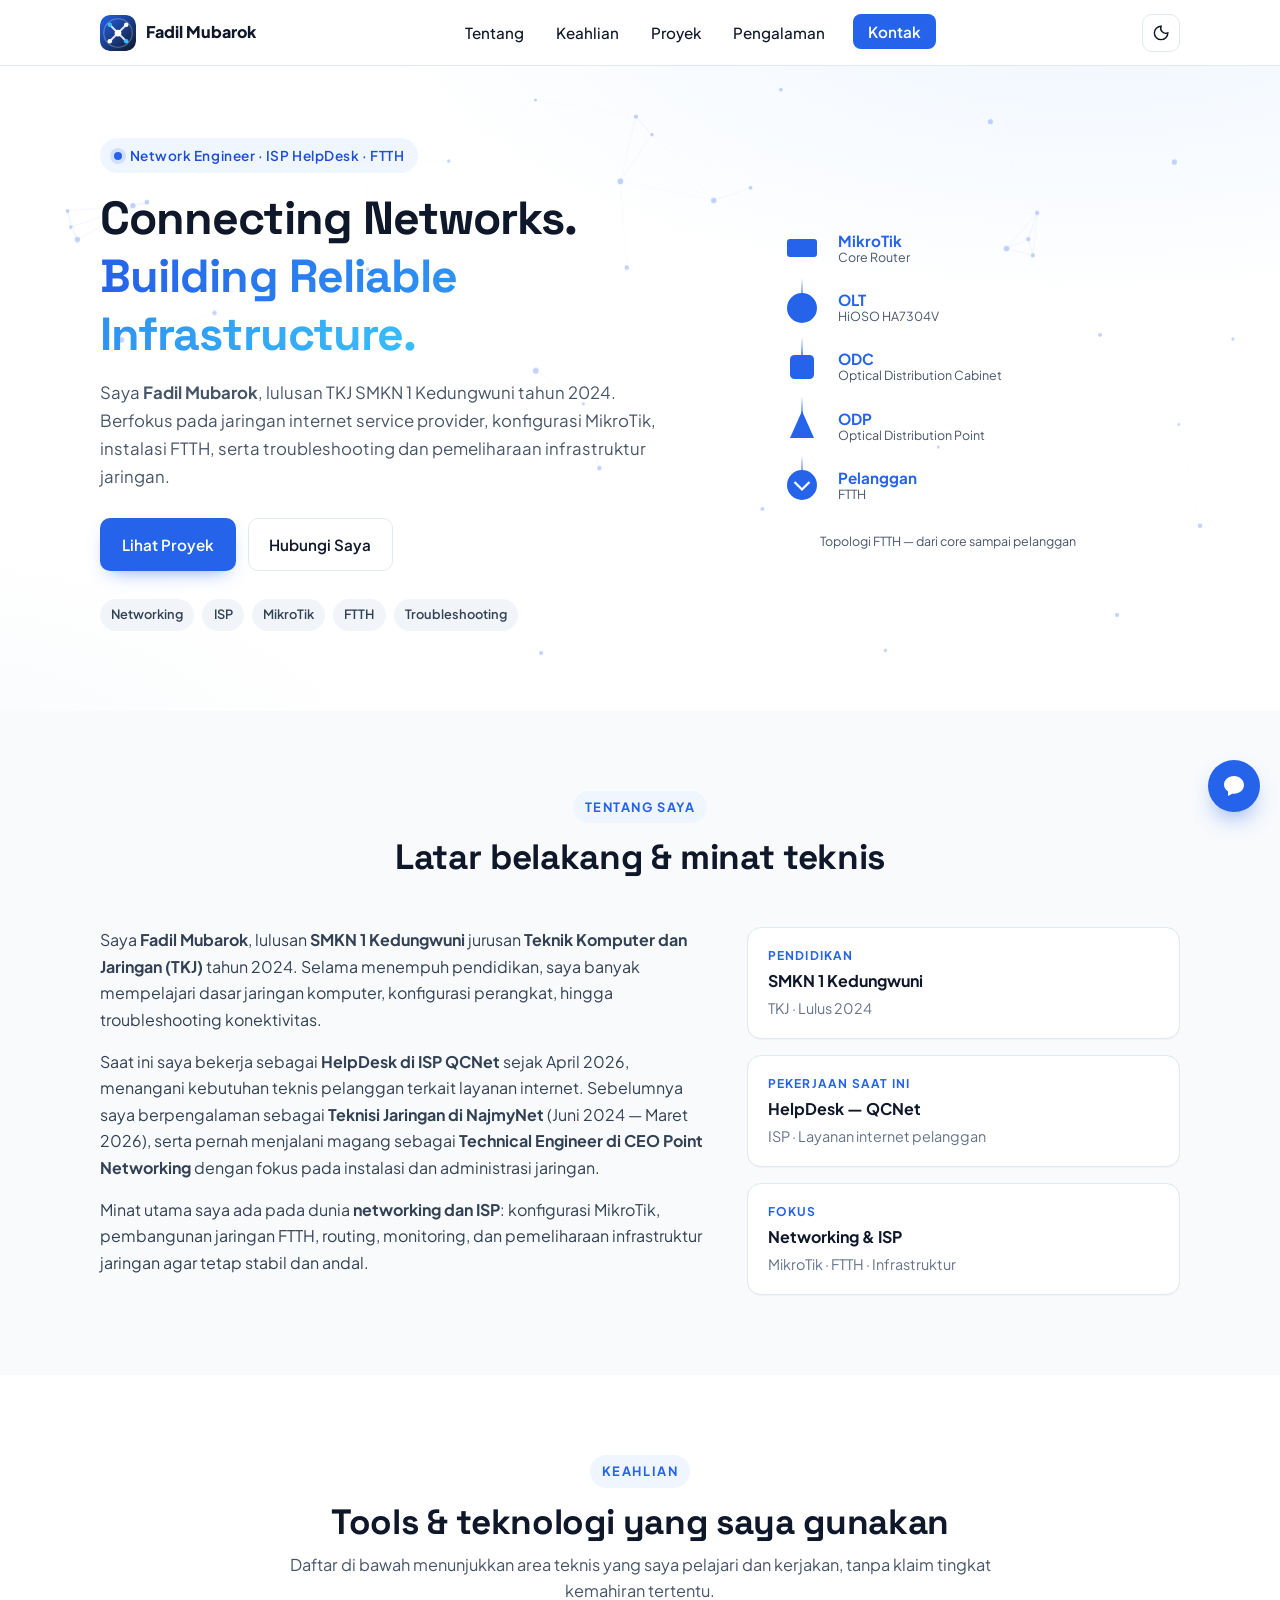
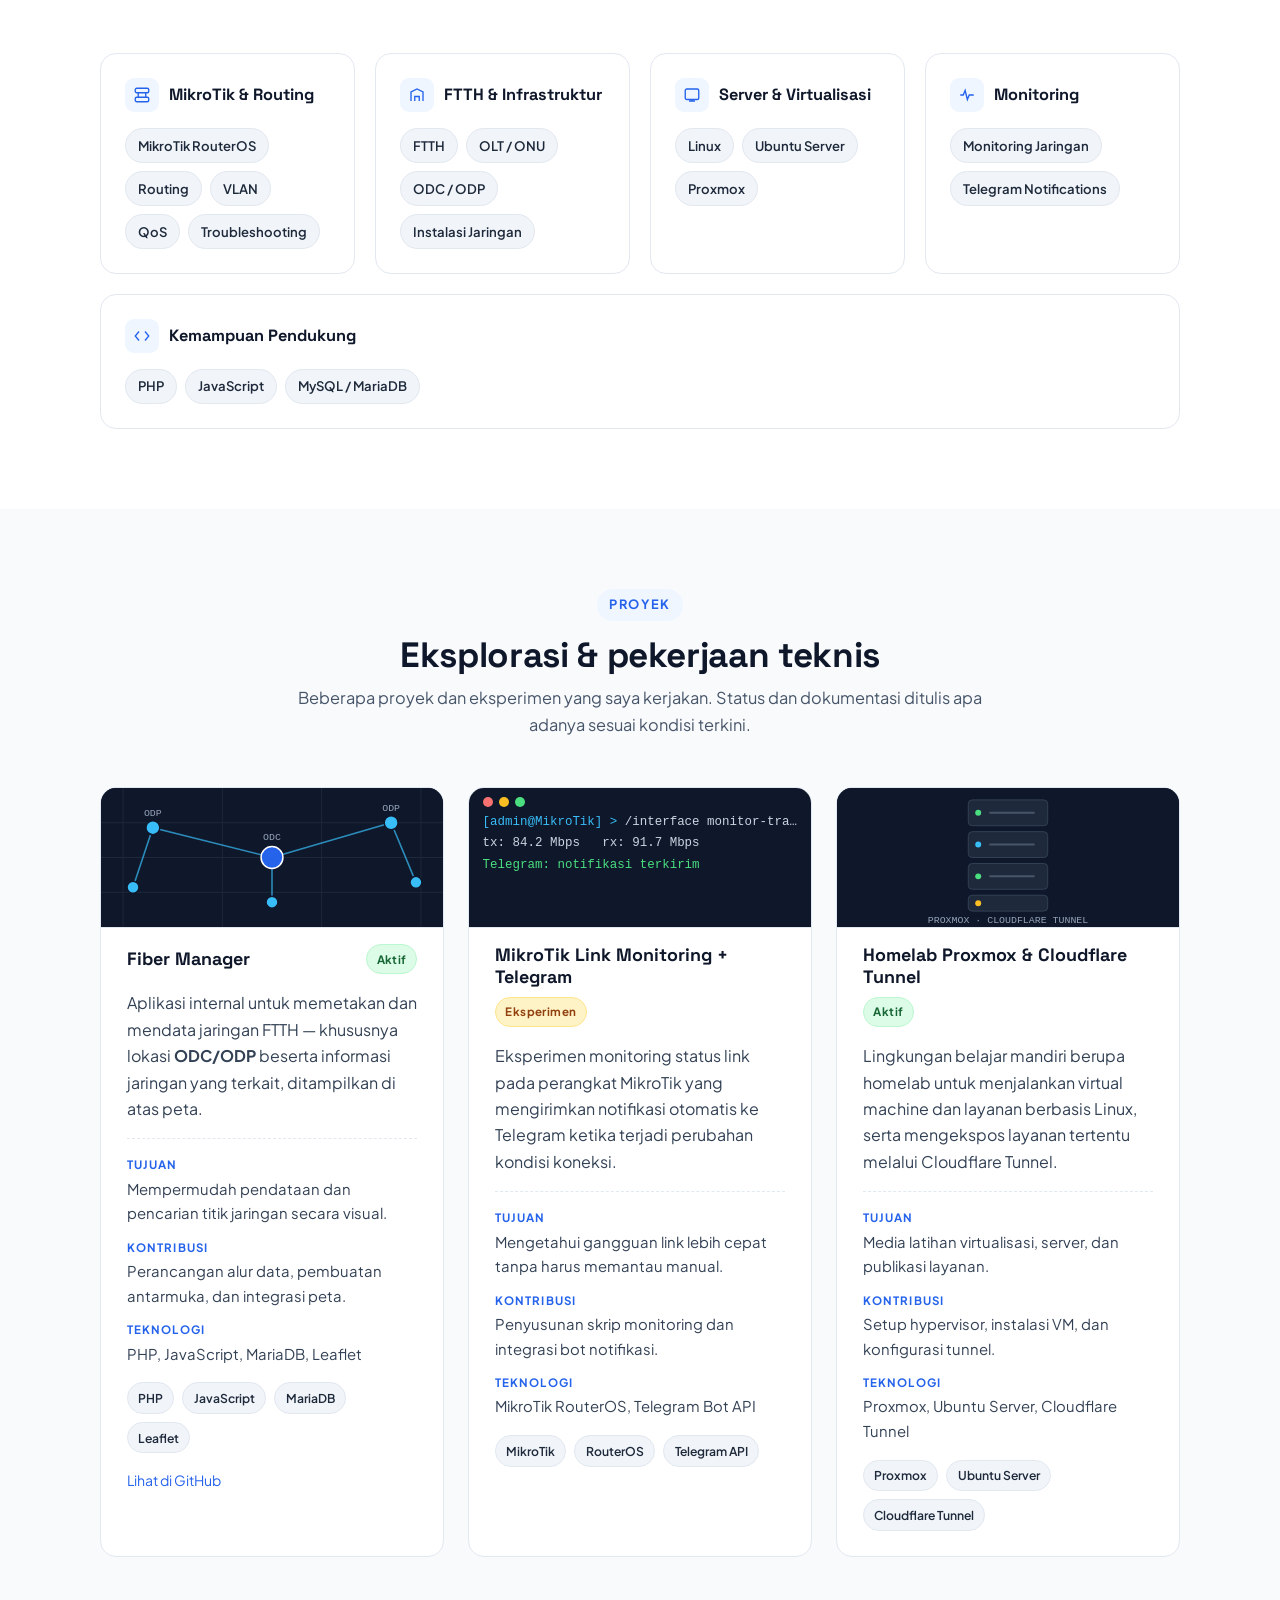
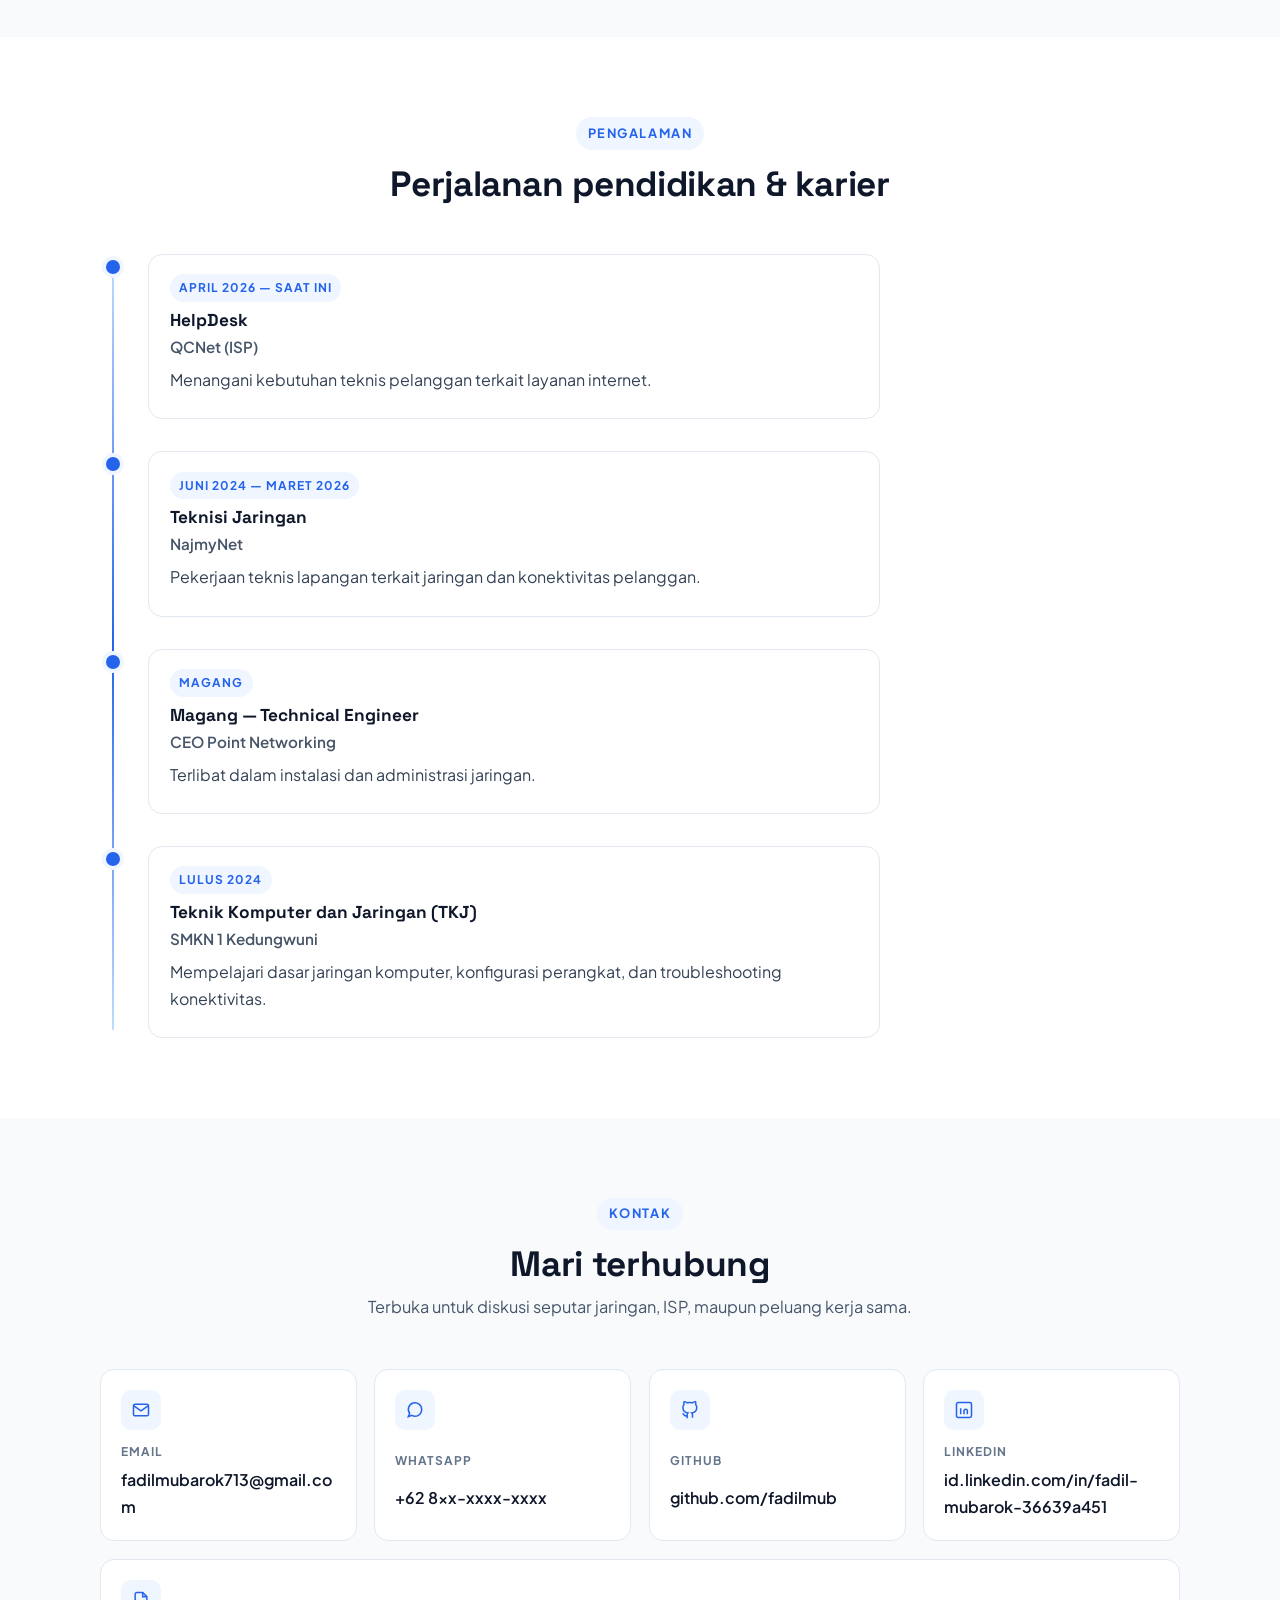
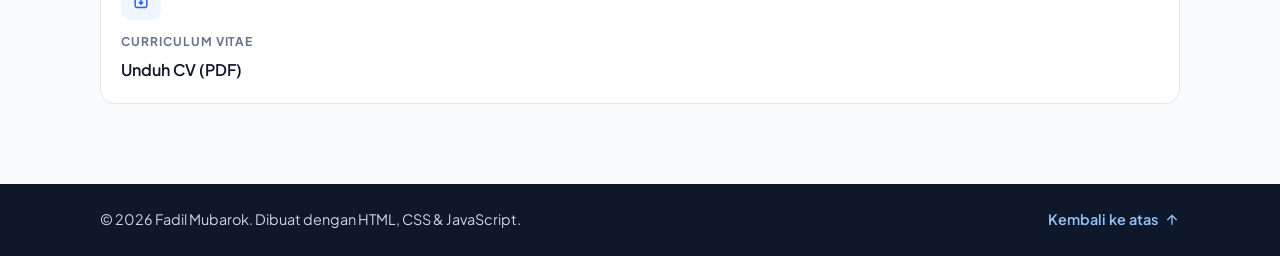
==== commit b544b49f: "Optimasi ringan: foto 337KB->234KB, font 8->6 weight, canvas jeda saat hero tak terlihat" ====
--- a/tanpa-foto.html
+++ b/tanpa-foto.html
@@ -30,7 +30,7 @@
   <!-- Font: Plus Jakarta Sans (isi) & Space Grotesk (judul) -->
   <link rel="preconnect" href="https://fonts.googleapis.com" />
   <link rel="preconnect" href="https://fonts.gstatic.com" crossorigin />
-  <link href="https://fonts.googleapis.com/css2?family=Plus+Jakarta+Sans:wght@400;500;600;700;800&family=Space+Grotesk:wght@500;600;700&display=swap" rel="stylesheet" />
+  <link href="https://fonts.googleapis.com/css2?family=Plus+Jakarta+Sans:wght@400;600;700;800&family=Space+Grotesk:wght@700;800&display=swap" rel="stylesheet" />
 
   <link rel="stylesheet" href="style.css" />
   <style>
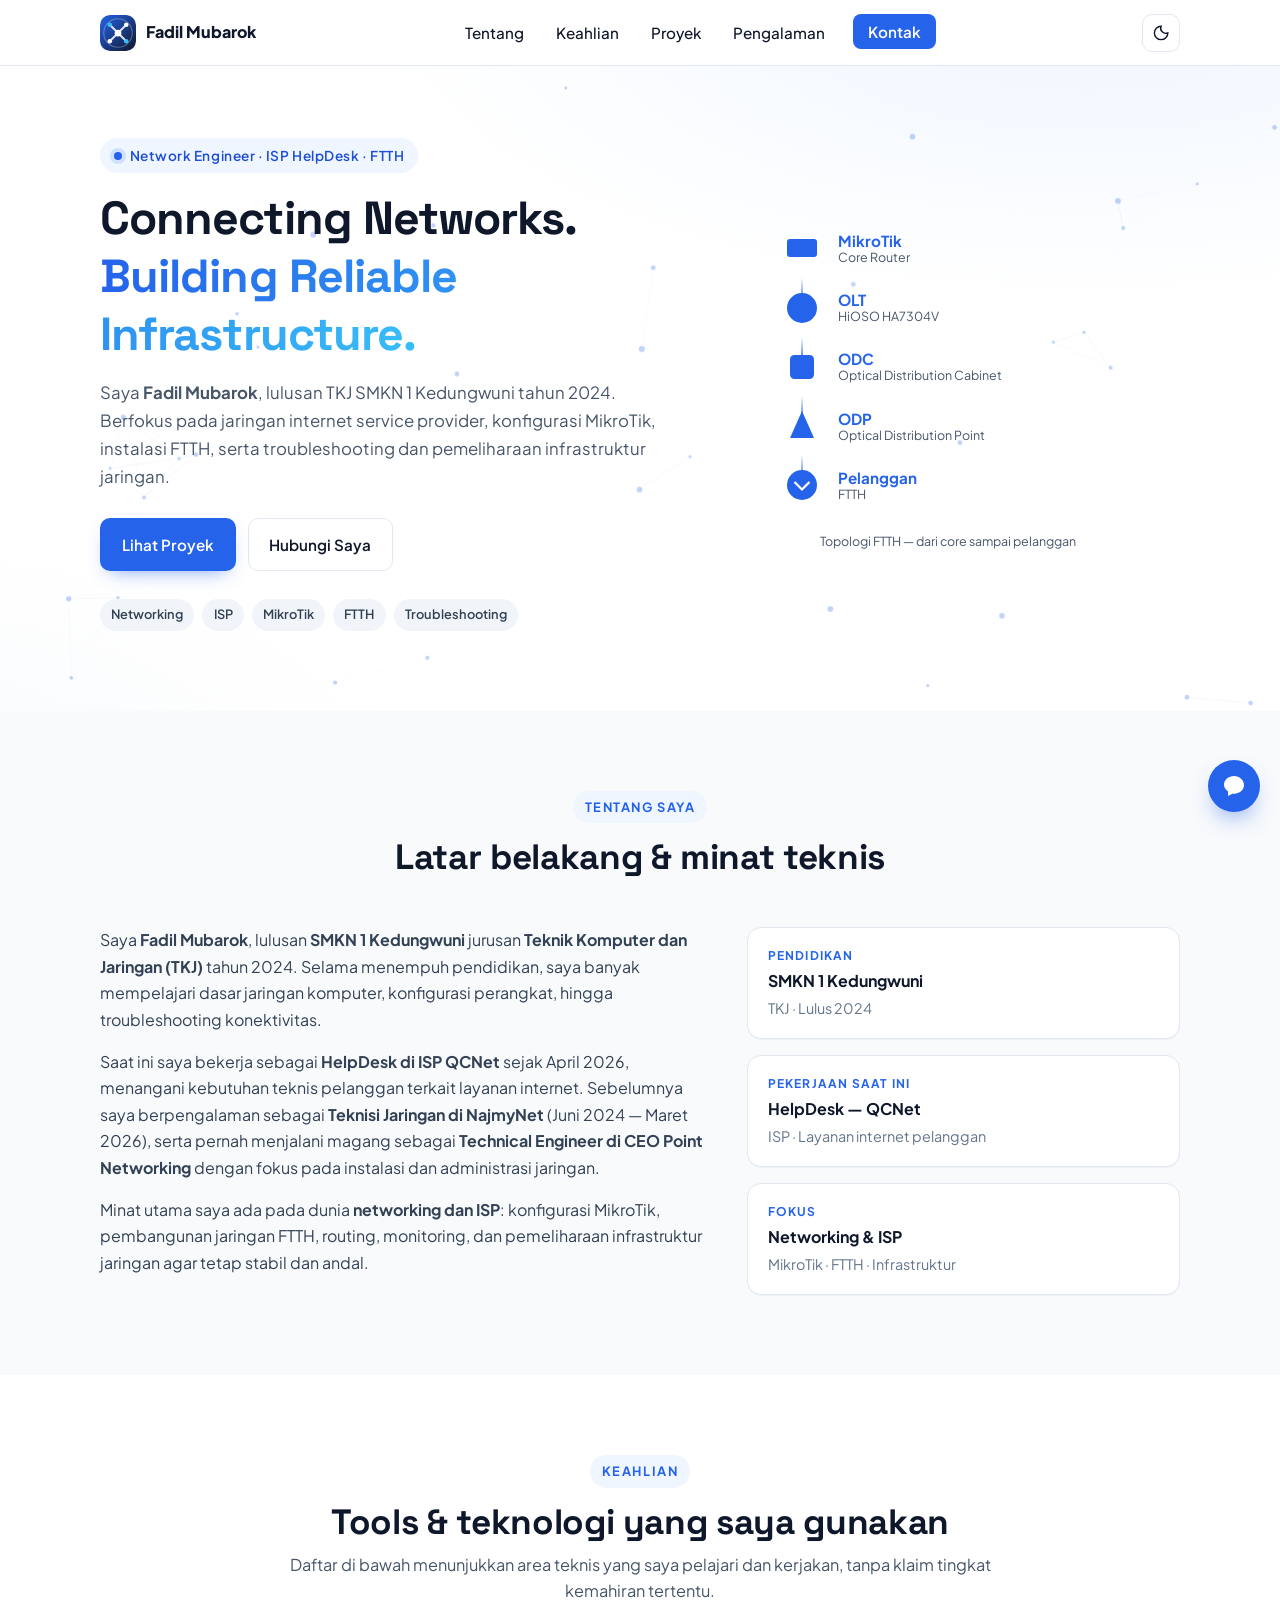
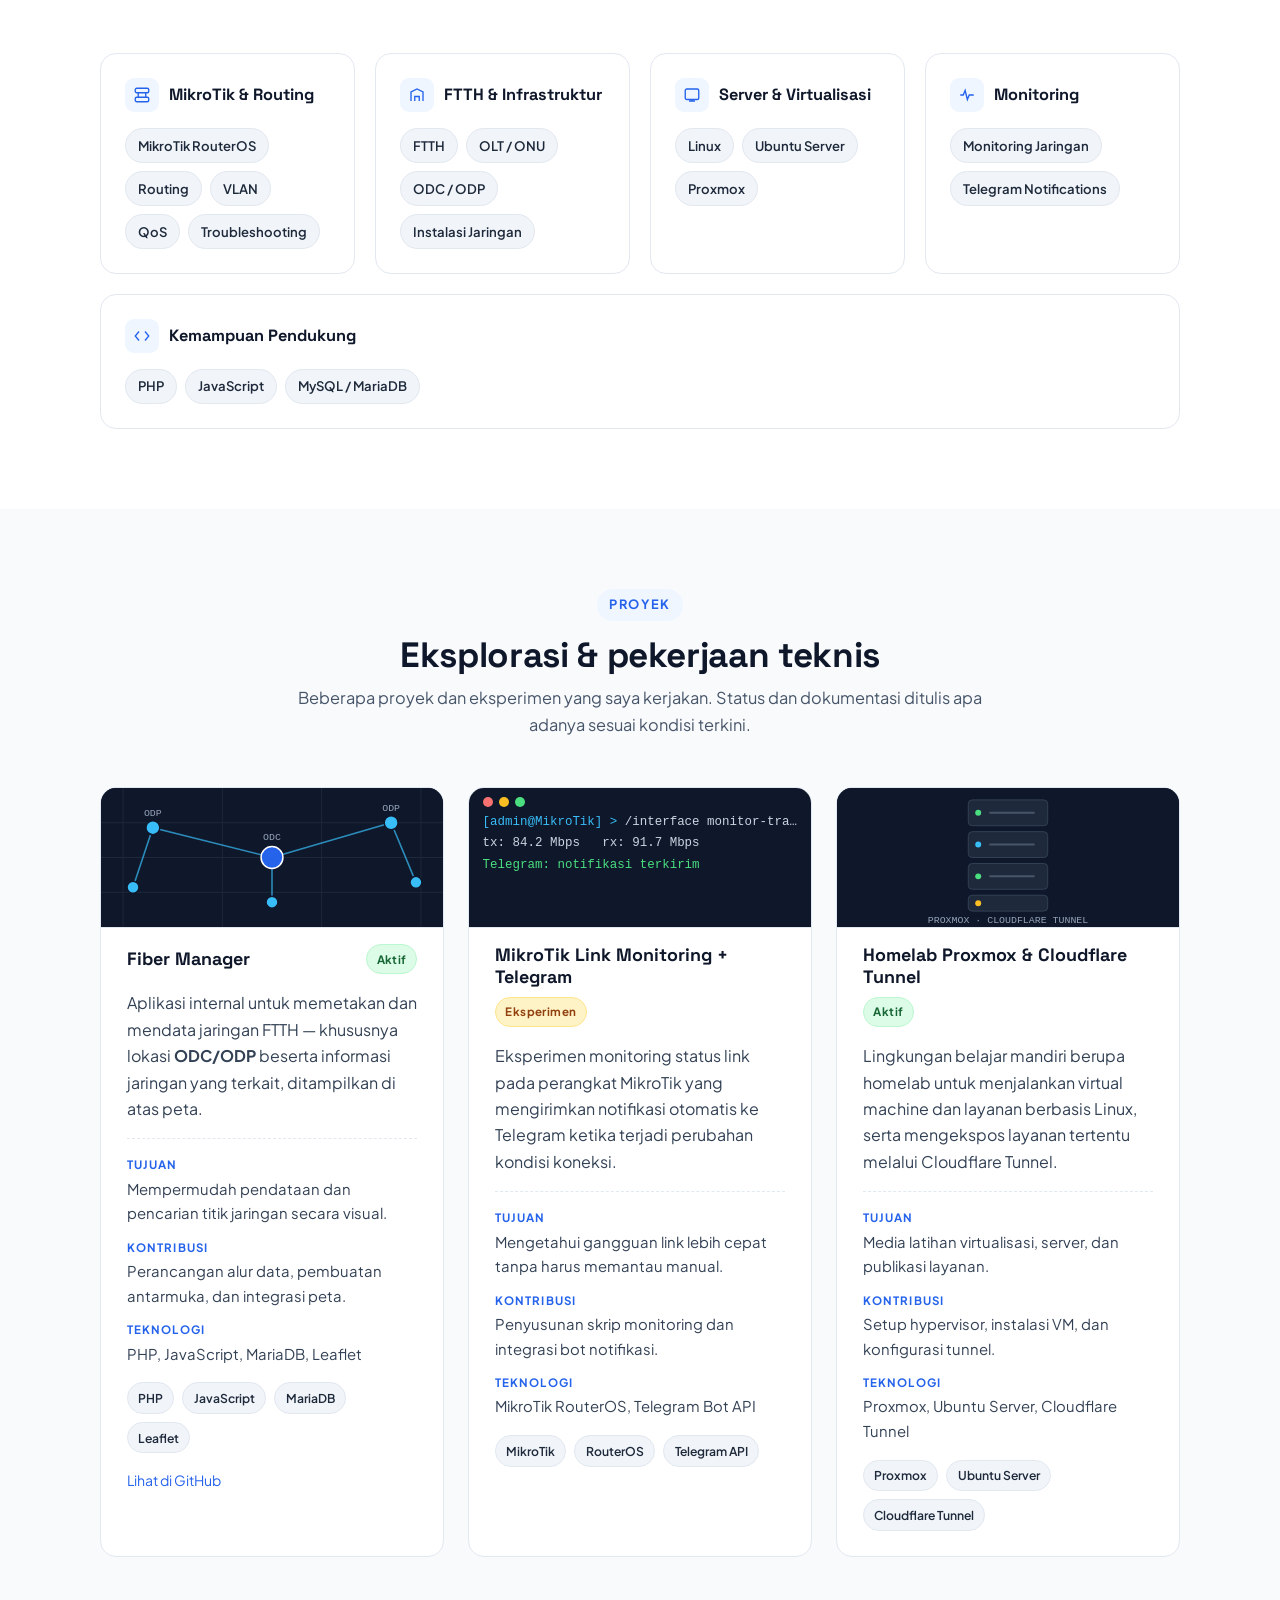
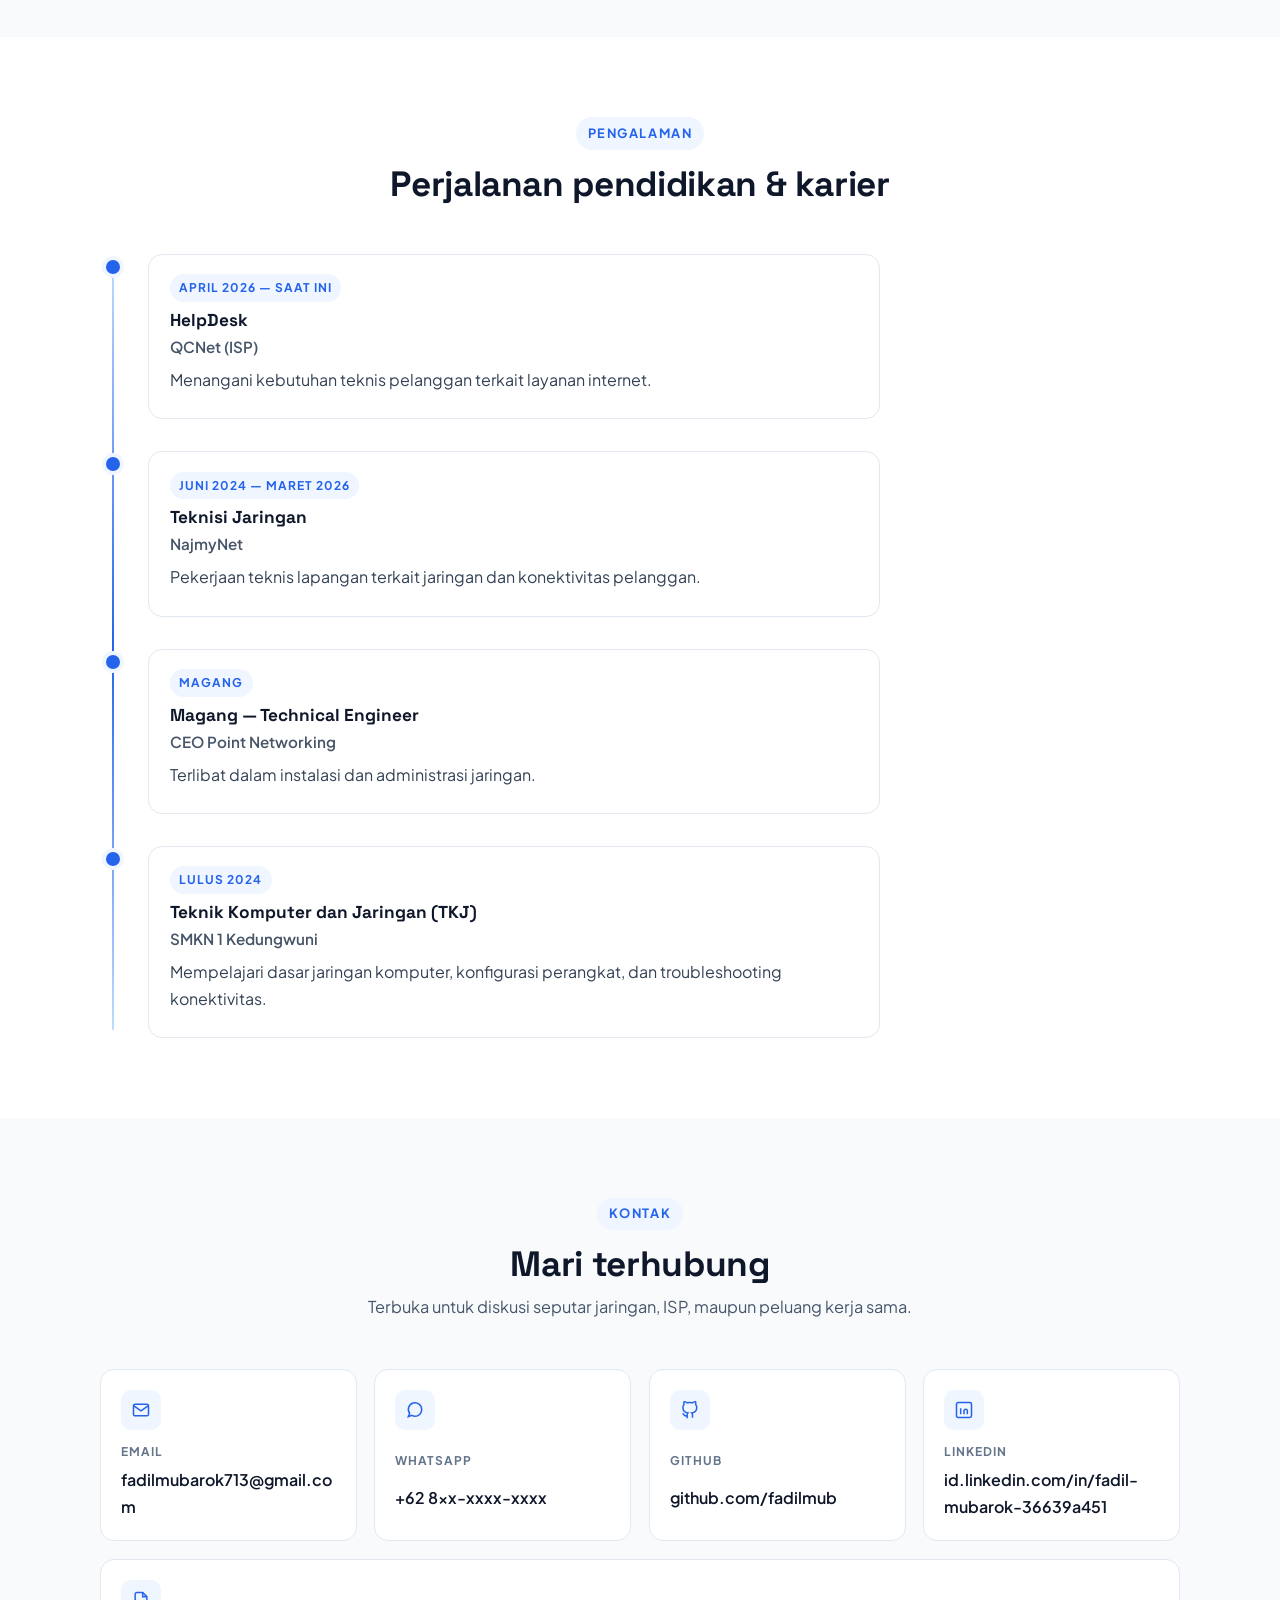
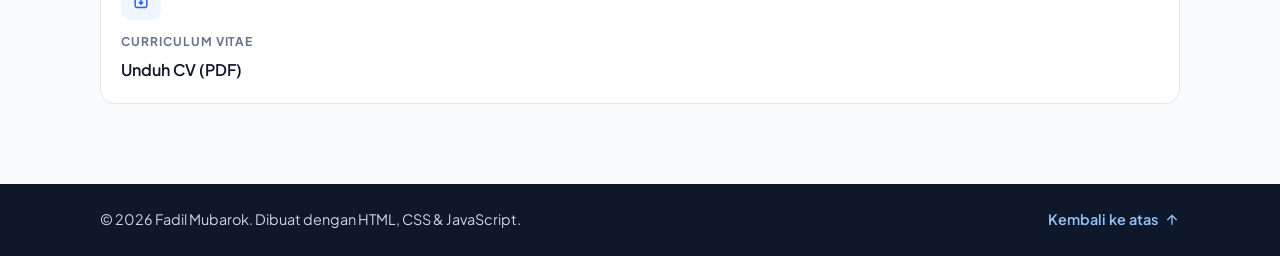
==== commit 30f2b256: "PageSpeed: font async, foto fetchpriority high, hapus reflow tiap frame/scroll" ====
--- a/tanpa-foto.html
+++ b/tanpa-foto.html
@@ -30,7 +30,9 @@
   <!-- Font: Plus Jakarta Sans (isi) & Space Grotesk (judul) -->
   <link rel="preconnect" href="https://fonts.googleapis.com" />
   <link rel="preconnect" href="https://fonts.gstatic.com" crossorigin />
-  <link href="https://fonts.googleapis.com/css2?family=Plus+Jakarta+Sans:wght@400;600;700;800&family=Space+Grotesk:wght@700;800&display=swap" rel="stylesheet" />
+  <!-- Font dimuat asinkron supaya tidak menahan render pertama (PageSpeed) -->
+  <link href="https://fonts.googleapis.com/css2?family=Plus+Jakarta+Sans:wght@400;600;700;800&family=Space+Grotesk:wght@700;800&display=swap" rel="stylesheet" media="print" onload="this.media='all'" />
+  <noscript><link href="https://fonts.googleapis.com/css2?family=Plus+Jakarta+Sans:wght@400;600;700;800&family=Space+Grotesk:wght@700;800&display=swap" rel="stylesheet" /></noscript>
 
   <link rel="stylesheet" href="style.css" />
   <style>
